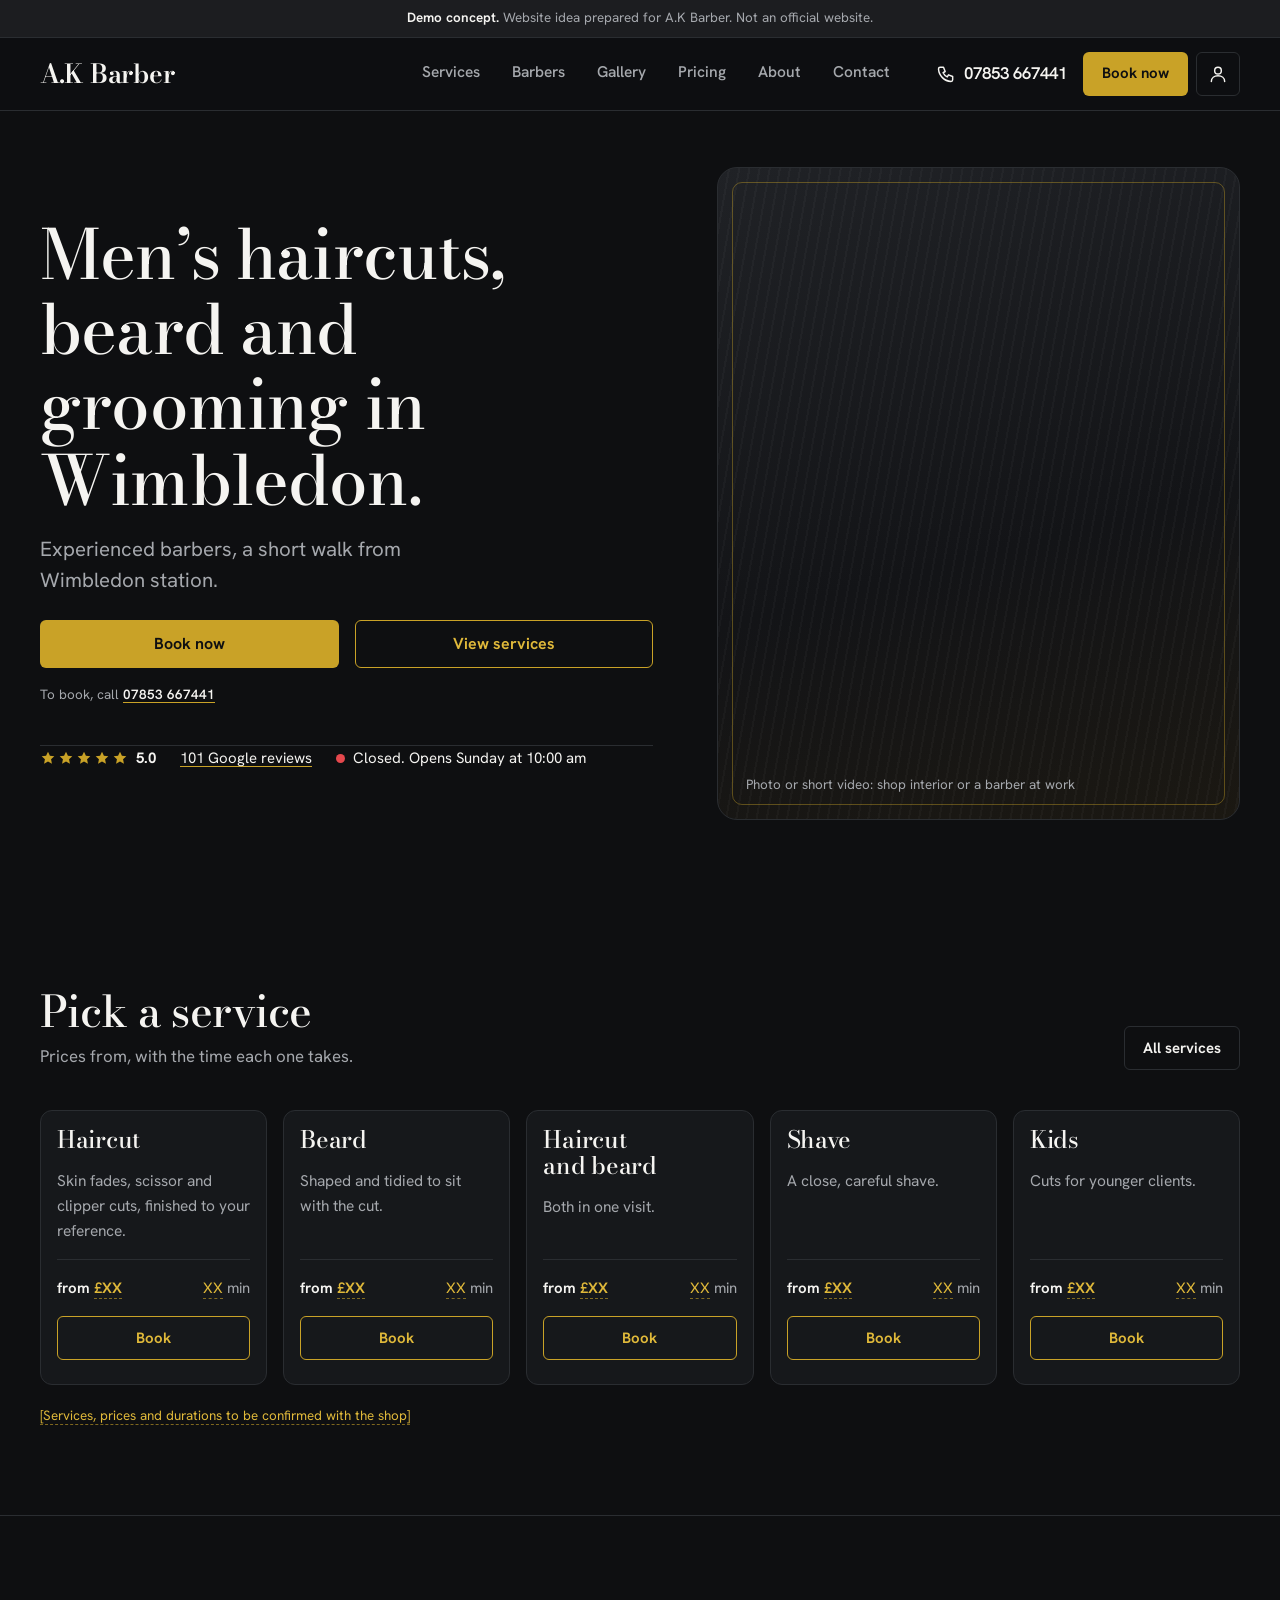
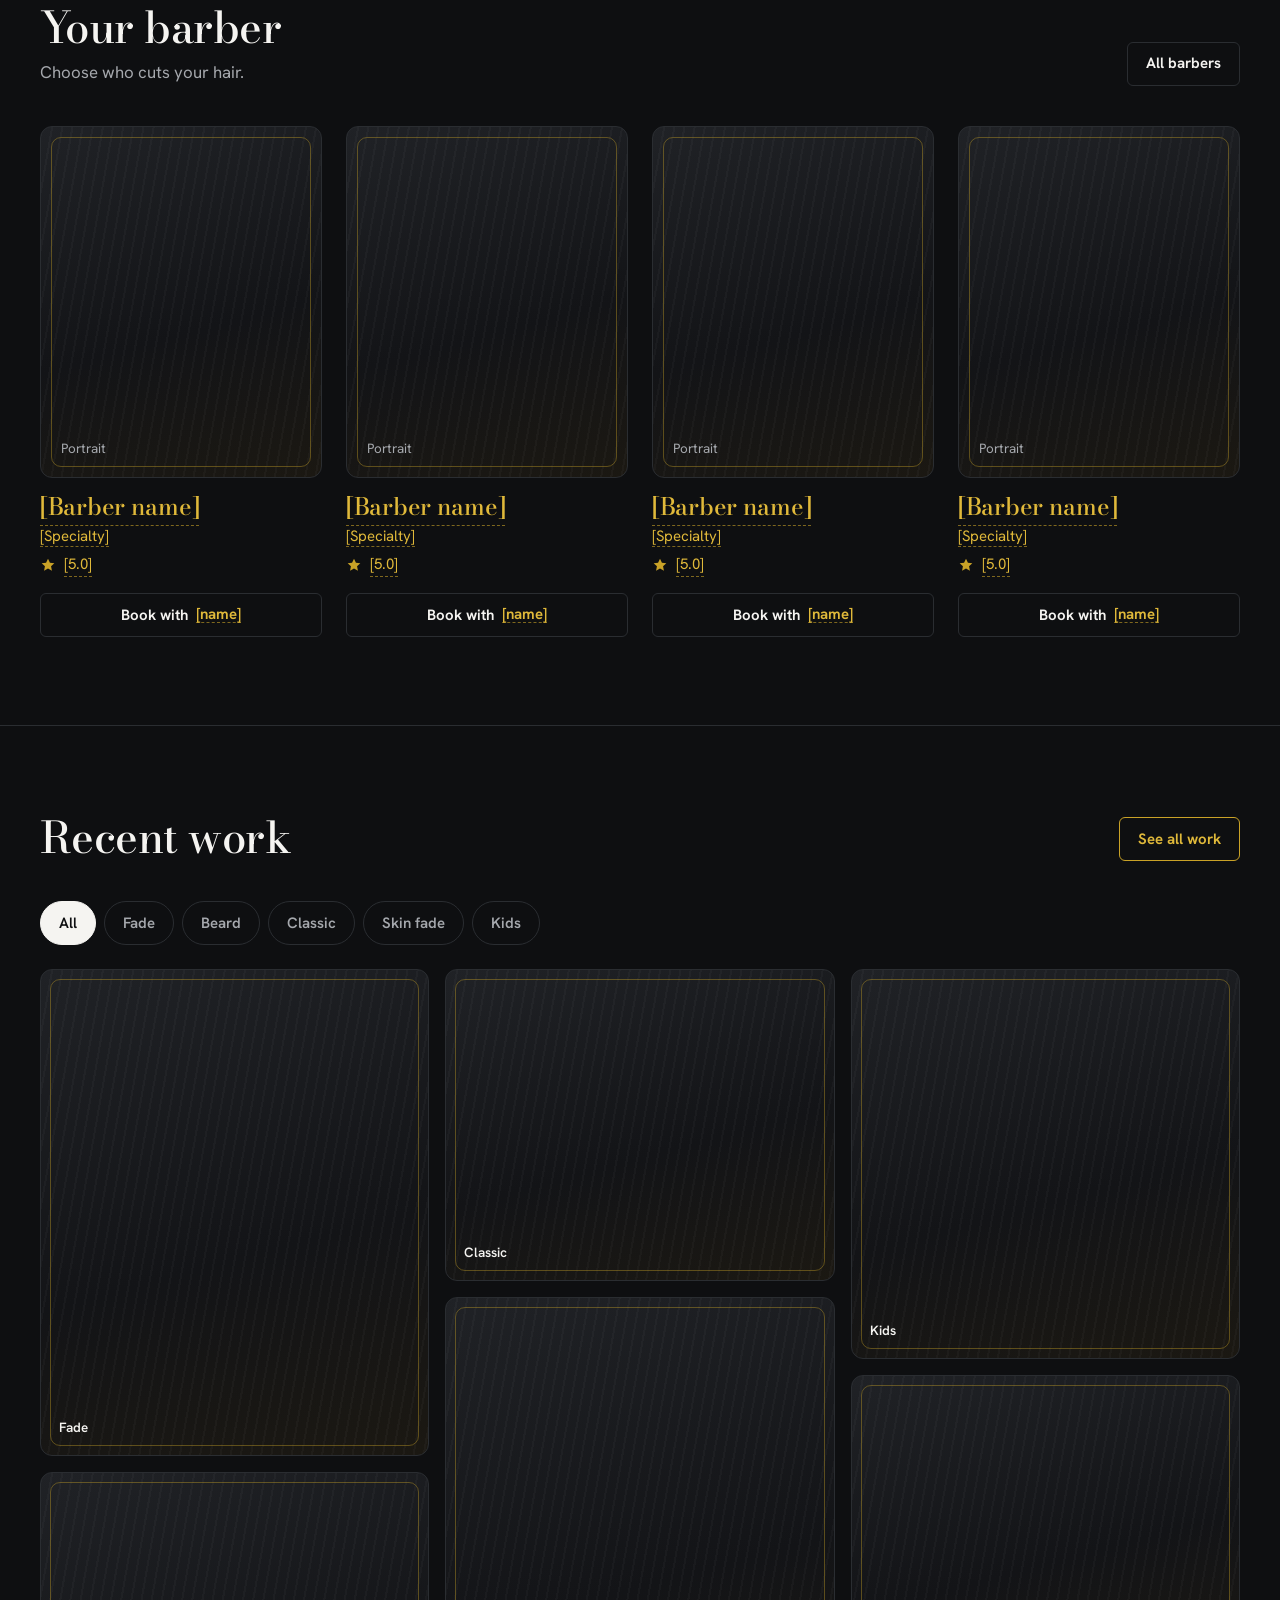
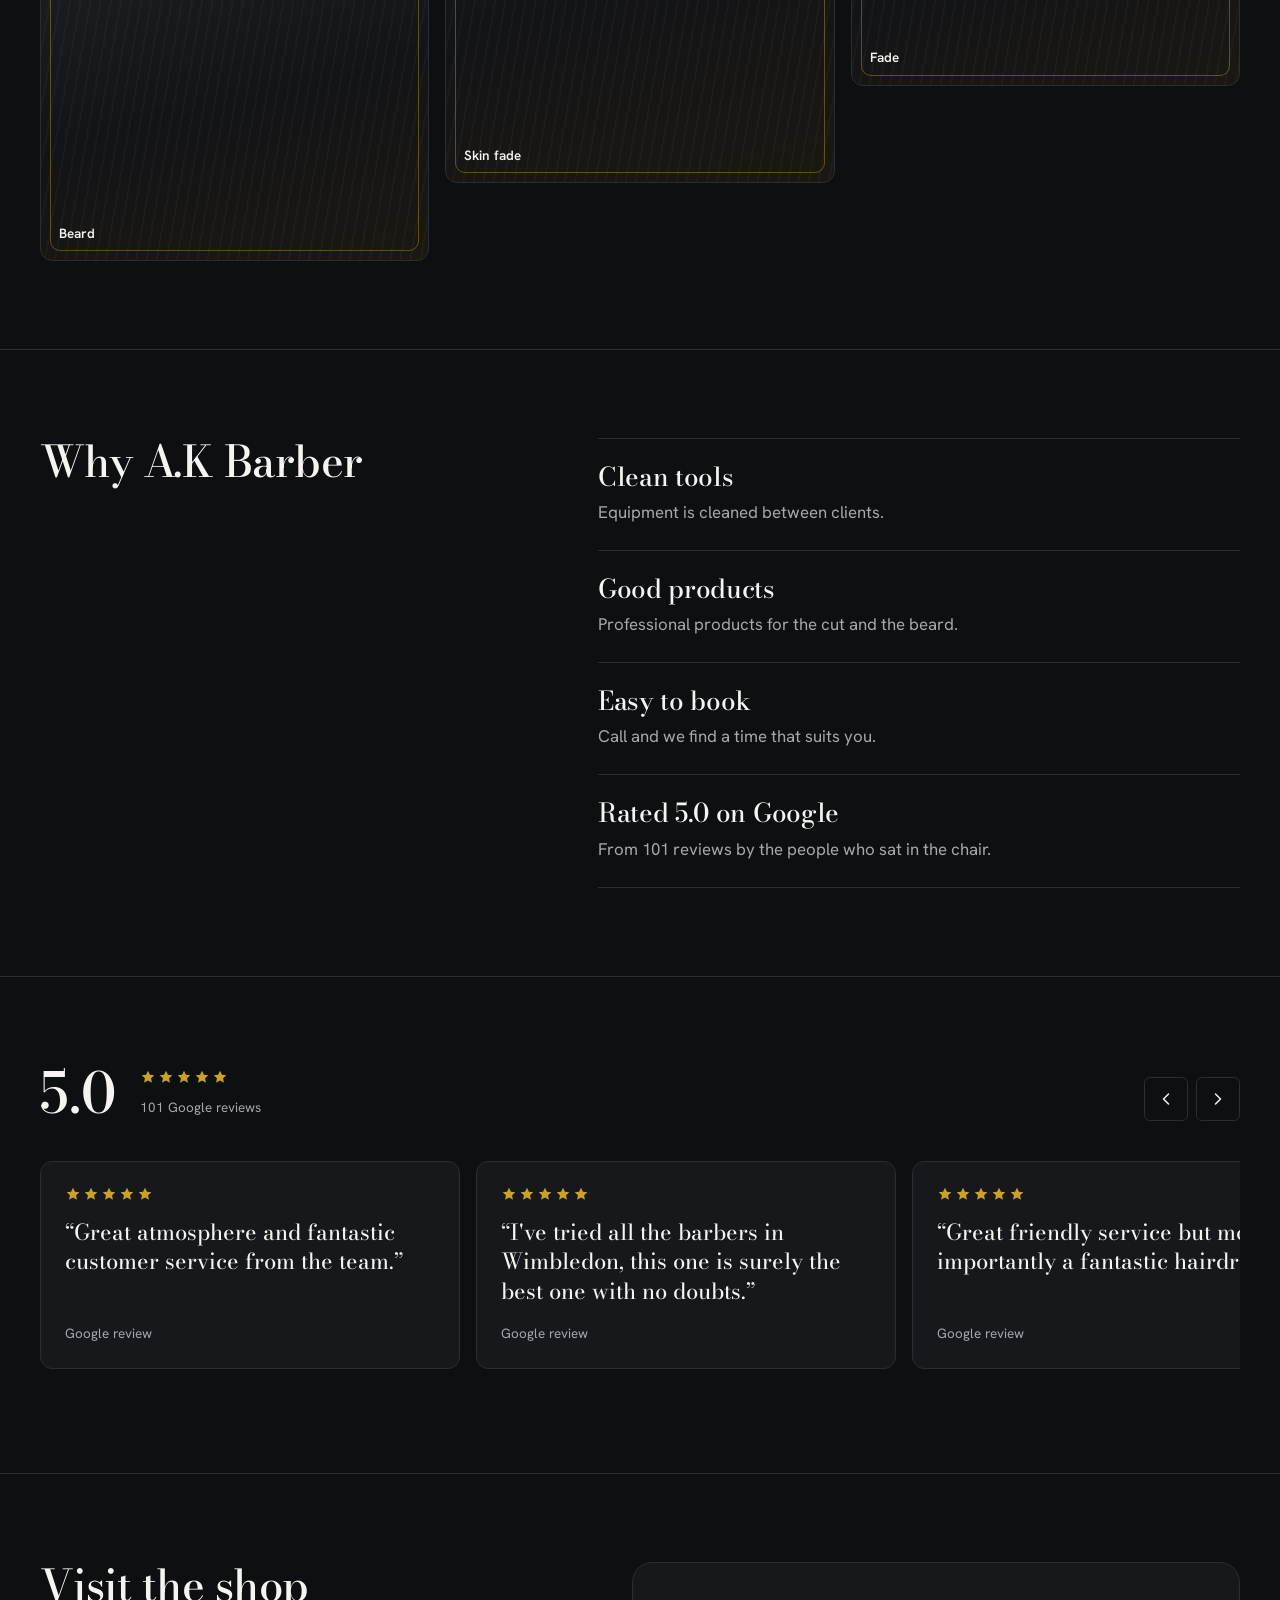
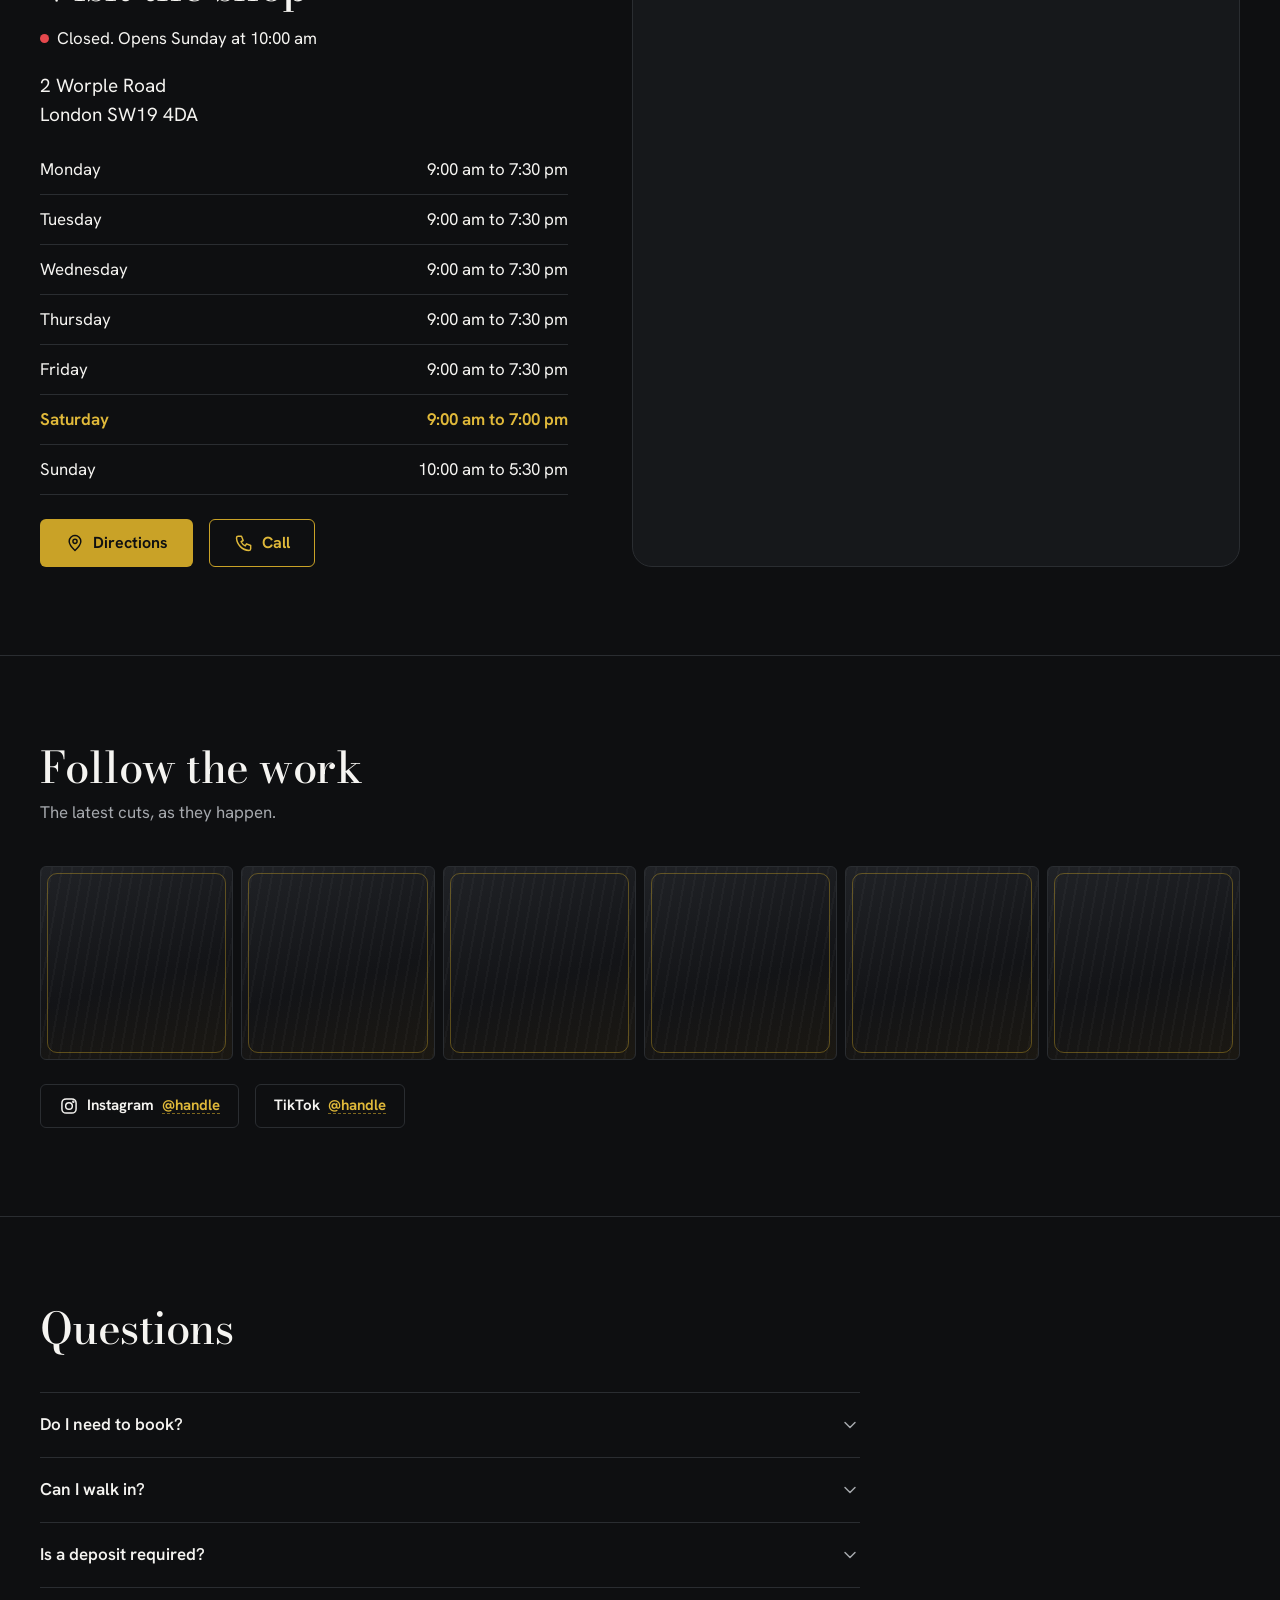
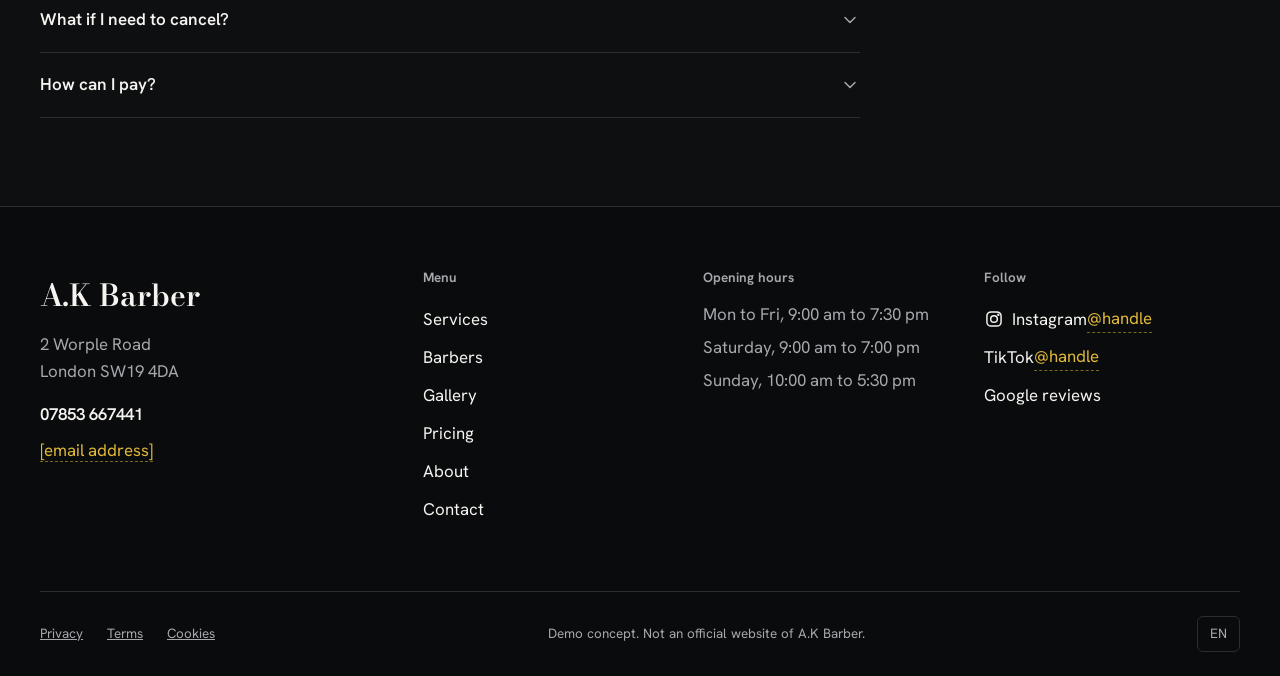
==== index.html @ 5e10a796 "Initial commit: A.K Barber static demo site Co-authored-by: Cursor <cursoragent@cursor.com>" ====
<!doctype html>
<html lang="en-GB">
<head>
<meta charset="utf-8">
<meta name="viewport" content="width=device-width, initial-scale=1">
<meta name="robots" content="noindex, nofollow">
<meta name="theme-color" content="#0E0F11">
<title>A.K Barber | Men's haircuts, beard and grooming in Wimbledon</title>
<meta name="description" content="A.K Barber, 2 Worple Road, Wimbledon. Skin fades, haircuts and beard trims. Rated 5.0 on Google.">
<link rel="preload" href="assets/fonts/hanken-grotesk-latin-wght-normal.woff2" as="font" type="font/woff2" crossorigin>
<link rel="preload" href="assets/fonts/bodoni-moda-latin-wght-normal.woff2" as="font" type="font/woff2" crossorigin>
<link rel="stylesheet" href="assets/css/tokens.css">
<link rel="stylesheet" href="assets/css/base.css">
<script type="application/ld+json">
{"@context":"https://schema.org","@type":"BarberShop","name":"A.K Barber",
"address":{"@type":"PostalAddress","streetAddress":"2 Worple Rd","addressLocality":"London","postalCode":"SW19 4DA","addressCountry":"GB"},
"telephone":"+447853667441",
"openingHoursSpecification":[
{"@type":"OpeningHoursSpecification","dayOfWeek":["Monday","Tuesday","Wednesday","Thursday","Friday"],"opens":"09:00","closes":"19:30"},
{"@type":"OpeningHoursSpecification","dayOfWeek":"Saturday","opens":"09:00","closes":"19:00"},
{"@type":"OpeningHoursSpecification","dayOfWeek":"Sunday","opens":"10:00","closes":"17:30"}],
"aggregateRating":{"@type":"AggregateRating","ratingValue":"5.0","reviewCount":"101"}}
</script>
</head>
<body>
<svg width="0" height="0" style="position:absolute" aria-hidden="true" focusable="false">
<symbol id="i-phone" viewBox="0 0 24 24"><path d="M5 4h4l2 5-2.5 1.5a11 11 0 0 0 5 5L15 13l5 2v4a2 2 0 0 1-2 2A16 16 0 0 1 3 6a2 2 0 0 1 2-2z"/></symbol>
<symbol id="i-pin" viewBox="0 0 24 24"><path d="M12 21s7-6.2 7-11a7 7 0 1 0-14 0c0 4.8 7 11 7 11z"/><circle cx="12" cy="10" r="2.5"/></symbol>
<symbol id="i-calendar" viewBox="0 0 24 24"><rect x="3.5" y="5" width="17" height="15.5" rx="2"/><path d="M3.5 10h17M8 3v4M16 3v4"/></symbol>
<symbol id="i-star" viewBox="0 0 24 24"><polygon points="12 2.5 14.9 8.6 21.5 9.4 16.6 14 17.9 20.6 12 17.4 6.1 20.6 7.4 14 2.5 9.4 9.1 8.6"/></symbol>
<symbol id="i-user" viewBox="0 0 24 24"><circle cx="12" cy="8" r="4"/><path d="M4 21c0-4.4 3.6-7 8-7s8 2.6 8 7"/></symbol>
<symbol id="i-menu" viewBox="0 0 24 24"><path d="M4 7h16M4 12h16M4 17h16"/></symbol>
<symbol id="i-close" viewBox="0 0 24 24"><path d="M6 6l12 12M18 6L6 18"/></symbol>
<symbol id="i-chevron" viewBox="0 0 24 24"><path d="M6 9l6 6 6-6"/></symbol>
<symbol id="i-prev" viewBox="0 0 24 24"><path d="M15 6l-6 6 6 6"/></symbol>
<symbol id="i-next" viewBox="0 0 24 24"><path d="M9 6l6 6-6 6"/></symbol>
<symbol id="i-insta" viewBox="0 0 24 24"><rect x="3.5" y="3.5" width="17" height="17" rx="5"/><circle cx="12" cy="12" r="4"/><circle cx="17.2" cy="6.8" r=".6"/></symbol>
</svg>
<a class="skip" href="#main">Skip to content</a>
<div class="demo-bar"><strong>Demo concept.</strong> Website idea prepared for A.K Barber. Not an official website.</div>
<header class="site-header">
  <div class="container header-row">
    <a class="brand" href="index.html" aria-label="A.K Barber, home">A.K Barber</a>
    <nav class="nav-desktop" aria-label="Main"><ul><li><a href="services/index.html">Services</a></li><li><a href="barbers/index.html">Barbers</a></li><li><a href="gallery/index.html">Gallery</a></li><li><a href="pricing/index.html">Pricing</a></li><li><a href="about/index.html">About</a></li><li><a href="contact/index.html">Contact</a></li></ul></nav>
    <div class="header-actions">
      <a class="header-phone" href="tel:+447853667441"><svg class="i " aria-hidden="true"><use href="#i-phone"/></svg><span>07853 667441</span></a>
      <a class="btn btn-primary btn-sm" href="tel:+447853667441">Book now</a>
      <a class="icon-btn account-btn" href="#" aria-label="Account (part of the full site)" title="Account: part of the full site"><svg class="i " aria-hidden="true"><use href="#i-user"/></svg></a>
      <button class="icon-btn burger" type="button" aria-label="Open menu" aria-expanded="false" aria-controls="drawer" data-open-drawer><svg class="i " aria-hidden="true"><use href="#i-menu"/></svg></button>
    </div>
  </div>
</header>
<div class="drawer" id="drawer" role="dialog" aria-modal="true" aria-label="Menu" hidden>
  <div class="drawer-top">
    <span class="brand">A.K Barber</span>
    <button class="icon-btn" type="button" aria-label="Close menu" data-close-drawer><svg class="i " aria-hidden="true"><use href="#i-close"/></svg></button>
  </div>
  <nav aria-label="Mobile"><ul><li><a href="services/index.html">Services</a></li><li><a href="barbers/index.html">Barbers</a></li><li><a href="gallery/index.html">Gallery</a></li><li><a href="pricing/index.html">Pricing</a></li><li><a href="about/index.html">About</a></li><li><a href="contact/index.html">Contact</a></li></ul></nav>
  <div class="drawer-foot">
    <a class="btn btn-primary btn-block" href="tel:+447853667441">Book now</a>
    <a class="btn btn-ghost btn-block" href="tel:+447853667441"><svg class="i " aria-hidden="true"><use href="#i-phone"/></svg> Call 07853 667441</a>
    <address>2 Worple Road<br>London SW19 4DA</address>
  </div>
</div>
<main id="main">

<section class="hero">
  <div class="container hero-grid">
    <div>
      <h1>Men&rsquo;s haircuts, beard and grooming in Wimbledon.</h1>
      <p class="hero-sub">Experienced barbers, a short walk from Wimbledon station.</p>
      <div class="cta-row">
        <a class="btn btn-primary" href="tel:+447853667441">Book now</a>
        <a class="btn btn-secondary" href="services/index.html">View services</a>
      </div>
      <p class="call-hint">To book, call <a href="tel:+447853667441">07853 667441</a></p>
      <ul class="trust" role="list">
        <li><span class="stars" role="img" aria-label="5 out of 5 stars"><svg class="i i-fill" aria-hidden="true"><use href="#i-star"/></svg><svg class="i i-fill" aria-hidden="true"><use href="#i-star"/></svg><svg class="i i-fill" aria-hidden="true"><use href="#i-star"/></svg><svg class="i i-fill" aria-hidden="true"><use href="#i-star"/></svg><svg class="i i-fill" aria-hidden="true"><use href="#i-star"/></svg></span> <strong>5.0</strong></li>
        <li><a href="https://www.google.com/maps/place/?q=place_id:ChIJ3-sqYMcJdkgROQuga86Ww6s" target="_blank" rel="noopener" style="text-decoration-color:var(--color-accent);text-underline-offset:3px">101 Google reviews</a></li>
        <li><span class="status" data-open-status data-state="closed">Check opening hours</span></li>
      </ul>
    </div>
    <div class="photo-slot hero-media" role="img" aria-label="Placeholder for a photo or short video of the shop interior"><span>Photo or short video: shop interior or a barber at work</span></div>
  </div>
</section>

<section class="section" id="services">
  <div class="container">
    <div class="section-head">
      <div><h2>Pick a service</h2><p>Prices from, with the time each one takes.</p></div>
      <a class="btn btn-ghost btn-sm" href="services/index.html">All services</a>
    </div>
    <div class="service-grid">
<article class="card service-card">
  <h3>Haircut</h3>
  <p>Skin fades, scissor and clipper cuts, finished to your reference.</p>
  <div class="service-meta"><strong>from <span class="todo">£XX</span></strong><span class="muted"><span class="todo">XX</span> min</span></div>
  <a class="btn btn-secondary btn-sm" href="tel:+447853667441" aria-label="Book Haircut by phone">Book</a>
</article>
<article class="card service-card">
  <h3>Beard</h3>
  <p>Shaped and tidied to sit with the cut.</p>
  <div class="service-meta"><strong>from <span class="todo">£XX</span></strong><span class="muted"><span class="todo">XX</span> min</span></div>
  <a class="btn btn-secondary btn-sm" href="tel:+447853667441" aria-label="Book Beard by phone">Book</a>
</article>
<article class="card service-card">
  <h3>Haircut and beard</h3>
  <p>Both in one visit.</p>
  <div class="service-meta"><strong>from <span class="todo">£XX</span></strong><span class="muted"><span class="todo">XX</span> min</span></div>
  <a class="btn btn-secondary btn-sm" href="tel:+447853667441" aria-label="Book Haircut and beard by phone">Book</a>
</article>
<article class="card service-card">
  <h3>Shave</h3>
  <p>A close, careful shave.</p>
  <div class="service-meta"><strong>from <span class="todo">£XX</span></strong><span class="muted"><span class="todo">XX</span> min</span></div>
  <a class="btn btn-secondary btn-sm" href="tel:+447853667441" aria-label="Book Shave by phone">Book</a>
</article>
<article class="card service-card">
  <h3>Kids</h3>
  <p>Cuts for younger clients.</p>
  <div class="service-meta"><strong>from <span class="todo">£XX</span></strong><span class="muted"><span class="todo">XX</span> min</span></div>
  <a class="btn btn-secondary btn-sm" href="tel:+447853667441" aria-label="Book Kids by phone">Book</a>
</article>
    </div>
    <p class="caption" style="margin-top:20px"><span class="todo">[Services, prices and durations to be confirmed with the shop]</span></p>
  </div>
</section>

<section class="section" id="barbers">
  <div class="container">
    <div class="section-head">
      <div><h2>Your barber</h2><p>Choose who cuts your hair.</p></div>
      <a class="btn btn-ghost btn-sm" href="barbers/index.html">All barbers</a>
    </div>
    <div class="barber-grid">
<article class="barber-card">
  <div class="photo-slot" role="img" aria-label="Portrait placeholder"><span>Portrait</span></div>
  <div class="barber-info">
    <h3><span class="todo">[Barber name]</span></h3>
    <p class="muted" style="font-size:.9375rem"><span class="todo">[Specialty]</span></p>
    <span class="rating-line"><span class="stars" role="img" aria-label="5 out of 5 stars"><svg class="i i-fill" aria-hidden="true"><use href="#i-star"/></svg></span> <span class="todo">[5.0]</span></span>
  </div>
  <a class="btn btn-ghost btn-sm" href="tel:+447853667441">Book with <span class="todo">[name]</span></a>
</article>
<article class="barber-card">
  <div class="photo-slot" role="img" aria-label="Portrait placeholder"><span>Portrait</span></div>
  <div class="barber-info">
    <h3><span class="todo">[Barber name]</span></h3>
    <p class="muted" style="font-size:.9375rem"><span class="todo">[Specialty]</span></p>
    <span class="rating-line"><span class="stars" role="img" aria-label="5 out of 5 stars"><svg class="i i-fill" aria-hidden="true"><use href="#i-star"/></svg></span> <span class="todo">[5.0]</span></span>
  </div>
  <a class="btn btn-ghost btn-sm" href="tel:+447853667441">Book with <span class="todo">[name]</span></a>
</article>
<article class="barber-card">
  <div class="photo-slot" role="img" aria-label="Portrait placeholder"><span>Portrait</span></div>
  <div class="barber-info">
    <h3><span class="todo">[Barber name]</span></h3>
    <p class="muted" style="font-size:.9375rem"><span class="todo">[Specialty]</span></p>
    <span class="rating-line"><span class="stars" role="img" aria-label="5 out of 5 stars"><svg class="i i-fill" aria-hidden="true"><use href="#i-star"/></svg></span> <span class="todo">[5.0]</span></span>
  </div>
  <a class="btn btn-ghost btn-sm" href="tel:+447853667441">Book with <span class="todo">[name]</span></a>
</article>
<article class="barber-card">
  <div class="photo-slot" role="img" aria-label="Portrait placeholder"><span>Portrait</span></div>
  <div class="barber-info">
    <h3><span class="todo">[Barber name]</span></h3>
    <p class="muted" style="font-size:.9375rem"><span class="todo">[Specialty]</span></p>
    <span class="rating-line"><span class="stars" role="img" aria-label="5 out of 5 stars"><svg class="i i-fill" aria-hidden="true"><use href="#i-star"/></svg></span> <span class="todo">[5.0]</span></span>
  </div>
  <a class="btn btn-ghost btn-sm" href="tel:+447853667441">Book with <span class="todo">[name]</span></a>
</article>
    </div>
  </div>
</section>

<section class="section" id="gallery">
  <div class="container">
    <div class="section-head">
      <div><h2>Recent work</h2></div>
      <a class="btn btn-secondary btn-sm" href="gallery/index.html">See all work</a>
    </div>
    <div class="chips" role="group" aria-label="Filter works"><button class="chip" type="button" data-filter="all" aria-pressed="true">All</button><button class="chip" type="button" data-filter="fade" aria-pressed="false">Fade</button><button class="chip" type="button" data-filter="beard" aria-pressed="false">Beard</button><button class="chip" type="button" data-filter="classic" aria-pressed="false">Classic</button><button class="chip" type="button" data-filter="skin-fade" aria-pressed="false">Skin fade</button><button class="chip" type="button" data-filter="kids" aria-pressed="false">Kids</button></div>
    <div class="gallery-grid">
<figure class="tile t-tall" data-tags="fade"><div class="photo-slot" role="img" aria-label="Photo placeholder: Fade"><span>Fade</span></div></figure>
<figure class="tile t-sq" data-tags="beard"><div class="photo-slot" role="img" aria-label="Photo placeholder: Beard"><span>Beard</span></div></figure>
<figure class="tile t-wide" data-tags="classic"><div class="photo-slot" role="img" aria-label="Photo placeholder: Classic"><span>Classic</span></div></figure>
<figure class="tile t-tall" data-tags="skin-fade fade"><div class="photo-slot" role="img" aria-label="Photo placeholder: Skin fade"><span>Skin fade</span></div></figure>
<figure class="tile t-sq" data-tags="kids"><div class="photo-slot" role="img" aria-label="Photo placeholder: Kids"><span>Kids</span></div></figure>
<figure class="tile t-wide" data-tags="fade"><div class="photo-slot" role="img" aria-label="Photo placeholder: Fade"><span>Fade</span></div></figure>
    </div>
  </div>
</section>

<section class="section" id="why">
  <div class="container why-grid">
    <h2>Why A.K Barber</h2>
    <ul class="why-list" role="list">
      <li><h3>Clean tools</h3><p>Equipment is cleaned between clients.</p></li>
      <li><h3>Good products</h3><p>Professional products for the cut and the beard.</p></li>
      <li><h3>Easy to book</h3><p>Call and we find a time that suits you.</p></li>
      <li><h3>Rated 5.0 on Google</h3><p>From 101 reviews by the people who sat in the chair.</p></li>
    </ul>
  </div>
</section>

<section class="section" id="reviews">
  <div class="container">
    <div class="section-head">
      <div class="review-head">
        <span class="review-score">5.0</span>
        <div><span class="stars" role="img" aria-label="5 out of 5 stars"><svg class="i i-fill" aria-hidden="true"><use href="#i-star"/></svg><svg class="i i-fill" aria-hidden="true"><use href="#i-star"/></svg><svg class="i i-fill" aria-hidden="true"><use href="#i-star"/></svg><svg class="i i-fill" aria-hidden="true"><use href="#i-star"/></svg><svg class="i i-fill" aria-hidden="true"><use href="#i-star"/></svg></span><p class="caption" style="margin-top:4px">101 Google reviews</p></div>
      </div>
      <div class="carousel-controls">
        <button class="icon-btn" type="button" aria-label="Previous reviews" data-carousel-dir="-1"><svg class="i " aria-hidden="true"><use href="#i-prev"/></svg></button>
        <button class="icon-btn" type="button" aria-label="Next reviews" data-carousel-dir="1"><svg class="i " aria-hidden="true"><use href="#i-next"/></svg></button>
      </div>
    </div>
    <div class="carousel" data-carousel tabindex="0" aria-label="Customer reviews">
      <article class="card review"><span class="stars" role="img" aria-label="5 out of 5 stars"><svg class="i i-fill" aria-hidden="true"><use href="#i-star"/></svg><svg class="i i-fill" aria-hidden="true"><use href="#i-star"/></svg><svg class="i i-fill" aria-hidden="true"><use href="#i-star"/></svg><svg class="i i-fill" aria-hidden="true"><use href="#i-star"/></svg><svg class="i i-fill" aria-hidden="true"><use href="#i-star"/></svg></span><blockquote>&ldquo;Great atmosphere and fantastic customer service from the team.&rdquo;</blockquote><footer><span class="caption">Google review</span></footer></article>
      <article class="card review"><span class="stars" role="img" aria-label="5 out of 5 stars"><svg class="i i-fill" aria-hidden="true"><use href="#i-star"/></svg><svg class="i i-fill" aria-hidden="true"><use href="#i-star"/></svg><svg class="i i-fill" aria-hidden="true"><use href="#i-star"/></svg><svg class="i i-fill" aria-hidden="true"><use href="#i-star"/></svg><svg class="i i-fill" aria-hidden="true"><use href="#i-star"/></svg></span><blockquote>&ldquo;I've tried all the barbers in Wimbledon, this one is surely the best one with no doubts.&rdquo;</blockquote><footer><span class="caption">Google review</span></footer></article>
      <article class="card review"><span class="stars" role="img" aria-label="5 out of 5 stars"><svg class="i i-fill" aria-hidden="true"><use href="#i-star"/></svg><svg class="i i-fill" aria-hidden="true"><use href="#i-star"/></svg><svg class="i i-fill" aria-hidden="true"><use href="#i-star"/></svg><svg class="i i-fill" aria-hidden="true"><use href="#i-star"/></svg><svg class="i i-fill" aria-hidden="true"><use href="#i-star"/></svg></span><blockquote>&ldquo;Great friendly service but most importantly a fantastic hairdresser.&rdquo;</blockquote><footer><span class="caption">Google review</span></footer></article>
    </div>
  </div>
</section>

<section class="section" id="visit">
  <div class="container">
<div class="loc-grid">
  <div class="loc-card">
    <h2>Visit the shop</h2>
    <p class="trust" style="border:0;padding:0;margin:16px 0 20px"><span class="status" data-open-status data-state="closed">Check opening hours</span></p>
    <address>2 Worple Road<br>London SW19 4DA</address>
    <table class="hours" data-hours aria-label="Opening hours"><tbody>
<tr data-day="1"><th scope="row">Monday</th><td>9:00 am to 7:30 pm</td></tr>
<tr data-day="2"><th scope="row">Tuesday</th><td>9:00 am to 7:30 pm</td></tr>
<tr data-day="3"><th scope="row">Wednesday</th><td>9:00 am to 7:30 pm</td></tr>
<tr data-day="4"><th scope="row">Thursday</th><td>9:00 am to 7:30 pm</td></tr>
<tr data-day="5"><th scope="row">Friday</th><td>9:00 am to 7:30 pm</td></tr>
<tr data-day="6"><th scope="row">Saturday</th><td>9:00 am to 7:00 pm</td></tr>
<tr data-day="0"><th scope="row">Sunday</th><td>10:00 am to 5:30 pm</td></tr>
</tbody></table>
    <div class="loc-actions">
      <a class="btn btn-primary" href="https://www.google.com/maps/dir/?api=1&destination=2+Worple+Rd+London+SW19+4DA" target="_blank" rel="noopener"><svg class="i " aria-hidden="true"><use href="#i-pin"/></svg> Directions</a>
      <a class="btn btn-secondary" href="tel:+447853667441"><svg class="i " aria-hidden="true"><use href="#i-phone"/></svg> Call</a>
    </div>
  </div>
  <div class="map-frame"><iframe title="Map showing A.K Barber at 2 Worple Road, Wimbledon" loading="lazy" referrerpolicy="no-referrer-when-downgrade" src="https://www.google.com/maps?q=2+Worple+Rd+London+SW19+4DA&output=embed"></iframe></div>
</div>
  </div>
</section>

<section class="section" id="social">
  <div class="container">
    <div class="section-head"><div><h2>Follow the work</h2><p>The latest cuts, as they happen.</p></div></div>
    <div class="strip" aria-hidden="true"><div class="photo-slot"></div><div class="photo-slot"></div><div class="photo-slot"></div><div class="photo-slot"></div><div class="photo-slot"></div><div class="photo-slot"></div></div>
    <div class="social-links">
      <a class="btn btn-ghost btn-sm" href="#"><svg class="i " aria-hidden="true"><use href="#i-insta"/></svg> Instagram <span class="todo">@handle</span></a>
      <a class="btn btn-ghost btn-sm" href="#">TikTok <span class="todo">@handle</span></a>
    </div>
  </div>
</section>

<section class="section" id="faq">
  <div class="container">
    <div class="section-head"><h2>Questions</h2></div>
    <div class="faq">
      <details><summary>Do I need to book?<svg class="i " aria-hidden="true"><use href="#i-chevron"/></svg></summary><div class="answer">Call <a href="tel:+447853667441">07853 667441</a> and we will find you a time.</div></details>
      <details><summary>Can I walk in?<svg class="i " aria-hidden="true"><use href="#i-chevron"/></svg></summary><div class="answer">Call the shop to check a chair is free before you come.</div></details>
      <details><summary>Is a deposit required?<svg class="i " aria-hidden="true"><use href="#i-chevron"/></svg></summary><div class="answer"><span class="todo">[Add deposit policy]</span></div></details>
      <details><summary>What if I need to cancel?<svg class="i " aria-hidden="true"><use href="#i-chevron"/></svg></summary><div class="answer"><span class="todo">[Add cancellation policy]</span></div></details>
      <details><summary>How can I pay?<svg class="i " aria-hidden="true"><use href="#i-chevron"/></svg></summary><div class="answer"><span class="todo">[Add accepted payment methods]</span></div></details>
    </div>
  </div>
</section>

</main>
<footer class="site-footer">
  <div class="container">
    <div class="footer-grid">
      <div>
        <div class="footer-brand">A.K Barber</div>
        <address style="margin-top:12px">2 Worple Road<br>London SW19 4DA</address>
        <p style="margin-top:12px"><a href="tel:+447853667441" style="font-weight:600">07853 667441</a></p>
        <p class="muted" style="margin-top:4px"><span class="todo">[email address]</span></p>
      </div>
      <div><h2>Menu</h2><ul><li><a href="services/index.html">Services</a></li><li><a href="barbers/index.html">Barbers</a></li><li><a href="gallery/index.html">Gallery</a></li><li><a href="pricing/index.html">Pricing</a></li><li><a href="about/index.html">About</a></li><li><a href="contact/index.html">Contact</a></li></ul></div>
      <div><h2>Opening hours</h2>
        <ul class="muted" style="gap:6px;font-variant-numeric:tabular-nums">
          <li>Mon to Fri, 9:00 am to 7:30 pm</li>
          <li>Saturday, 9:00 am to 7:00 pm</li>
          <li>Sunday, 10:00 am to 5:30 pm</li>
        </ul>
      </div>
      <div><h2>Follow</h2><ul>
        <li><a href="#"><svg class="i " aria-hidden="true"><use href="#i-insta"/></svg>&nbsp; Instagram <span class="todo">@handle</span></a></li>
        <li><a href="#">TikTok <span class="todo">@handle</span></a></li>
        <li><a href="https://www.google.com/maps/place/?q=place_id:ChIJ3-sqYMcJdkgROQuga86Ww6s" target="_blank" rel="noopener">Google reviews</a></li>
      </ul></div>
    </div>
    <div class="footer-bottom">
      <ul><li><a href="#">Privacy</a></li><li><a href="#">Terms</a></li><li><a href="#">Cookies</a></li></ul>
      <span>Demo concept. Not an official website of A.K Barber.</span>
      <span class="lang" title="Language switch is part of the full site">EN</span>
    </div>
  </div>
</footer>
<nav class="mobile-bar" aria-label="Quick actions">
  <a class="is-primary" href="tel:+447853667441"><svg class="i " aria-hidden="true"><use href="#i-calendar"/></svg><span>Book</span></a>
  <a href="tel:+447853667441"><svg class="i " aria-hidden="true"><use href="#i-phone"/></svg><span>Call</span></a>
  <a href="https://www.google.com/maps/dir/?api=1&destination=2+Worple+Rd+London+SW19+4DA" target="_blank" rel="noopener"><svg class="i " aria-hidden="true"><use href="#i-pin"/></svg><span>Location</span></a>
</nav>
<div class="toast" role="status" aria-live="polite"></div>
<script src="assets/js/site.js" defer></script>
</body>
</html>
---- assets/css/tokens.css ----
/* Design tokens from the technical specification (section 20) */

@font-face {
  font-family: "Hanken Grotesk";
  font-weight: 100 900;
  font-style: normal;
  font-display: swap;
  src: url("../fonts/hanken-grotesk-latin-wght-normal.woff2") format("woff2");
}
@font-face {
  font-family: "Bodoni Moda";
  font-weight: 400 900;
  font-style: normal;
  font-display: swap;
  src: url("../fonts/bodoni-moda-latin-wght-normal.woff2") format("woff2");
}

:root {
  --color-bg: #0E0F11;
  --color-surface: #16181B;
  --color-border: #2A2D31;
  --color-text: #F5F4F1;
  --color-muted: #A5A8AD;
  --color-accent: #C9A227;
  --color-accent-hover: #E0B93A;
  --color-success: #3BA55D;
  --color-error: #E5484D;
  --color-on-accent: #0E0F11;

  --radius-sm: 6px;
  --radius-md: 12px;
  --radius-lg: 20px;

  --space-1: 4px;
  --space-2: 8px;
  --space-3: 16px;
  --space-4: 24px;
  --space-5: 40px;
  --space-6: 64px;

  --font-ui: "Hanken Grotesk", system-ui, -apple-system, "Segoe UI", sans-serif;
  --font-display: "Bodoni Moda", "Didot", "Times New Roman", serif;

  /* Type scale: desktop / mobile ranges from the specification */
  --fs-h1: clamp(2.375rem, 1.4rem + 3.6vw, 4.5rem);     /* 38px to 72px */
  --fs-h2: clamp(1.75rem, 1.2rem + 1.9vw, 3rem);        /* 28px to 48px */
  --fs-h3: clamp(1.375rem, 1.1rem + 0.9vw, 2rem);       /* 22px to 32px */
  --fs-body: clamp(1rem, 0.96rem + 0.12vw, 1.125rem);   /* 16px to 18px */
  --fs-caption: clamp(0.8125rem, 0.8rem + 0.05vw, 0.875rem); /* 13px to 14px */

  --gutter: 20px;
  --container: 1200px;
  --header-h: 72px;
}

@media (min-width: 768px) {
  :root { --gutter: 32px; }
}
@media (min-width: 1440px) {
  :root { --container: 1280px; }
}
---- assets/css/base.css ----
/* Base, layout and components. Tokens live in tokens.css */

*, *::before, *::after { box-sizing: border-box; }
* { margin: 0; }
html { scroll-behavior: smooth; -webkit-text-size-adjust: 100%; }
body {
  background: var(--color-bg);
  color: var(--color-text);
  font-family: var(--font-ui);
  font-size: var(--fs-body);
  line-height: 1.6;
  -webkit-font-smoothing: antialiased;
  text-rendering: optimizeLegibility;
}
img, svg { display: block; max-width: 100%; }
a { color: inherit; }
button, input, select, textarea { font: inherit; color: inherit; }
ul[role="list"], ol[role="list"] { list-style: none; padding: 0; }

h1, h2, h3 {
  font-family: var(--font-display);
  font-weight: 500;
  line-height: 1.08;
  letter-spacing: -0.012em;
  text-wrap: balance;
}
h1 { font-size: var(--fs-h1); font-weight: 500; line-height: 1.1; }
h2 { font-size: var(--fs-h2); }
h3 { font-size: var(--fs-h3); }
p { max-width: 62ch; }
.caption { font-size: var(--fs-caption); color: var(--color-muted); }
.muted { color: var(--color-muted); }

:focus-visible { outline: 2px solid var(--color-accent-hover); outline-offset: 3px; border-radius: 3px; }

.skip {
  position: absolute; left: var(--space-3); top: -80px; z-index: 200;
  background: var(--color-accent); color: var(--color-on-accent);
  padding: 12px 18px; border-radius: var(--radius-sm); font-weight: 600; text-decoration: none;
}
.skip:focus { top: var(--space-3); }

.container { width: min(100% - 2 * var(--gutter), var(--container)); margin-inline: auto; }
.section { padding-block: 56px; }
.section + .section { border-top: 1px solid var(--color-border); }
.section-head { display: flex; flex-wrap: wrap; align-items: end; justify-content: space-between; gap: var(--space-3) var(--space-4); margin-bottom: var(--space-5); }
.section-head p { margin-top: var(--space-2); color: var(--color-muted); }

/* Placeholder text the owner must fill in */
.todo { color: var(--color-accent-hover); border-bottom: 1px dashed rgba(201, 162, 39, .6); }
.split > *, .prose-grid > *, .loc-grid > *, .hero-grid > * { min-width: 0; }

/* Icons */
.i { width: 20px; height: 20px; flex: none; fill: none; stroke: currentColor; stroke-width: 1.75; stroke-linecap: round; stroke-linejoin: round; }
.i-fill { fill: currentColor; stroke: none; }

/* Buttons */
.btn {
  display: inline-flex; align-items: center; justify-content: center; gap: var(--space-2);
  min-height: 48px; padding: 0 24px;
  border: 1.5px solid transparent; border-radius: var(--radius-sm);
  font-weight: 650; font-size: 1rem; line-height: 1; text-decoration: none; white-space: nowrap;
  cursor: pointer; transition: background-color .16s, border-color .16s, color .16s;
}
.btn-primary { background: var(--color-accent); color: var(--color-on-accent); }
.btn-primary:hover { background: var(--color-accent-hover); }
.btn-secondary { border-color: var(--color-accent); color: var(--color-accent-hover); background: transparent; }
.btn-secondary:hover { background: rgba(201, 162, 39, .14); }
.btn-ghost { color: var(--color-text); background: transparent; border-color: var(--color-border); }
.btn-ghost:hover { background: var(--color-surface); border-color: var(--color-muted); }
.btn-sm { min-height: 44px; padding: 0 18px; font-size: .9375rem; }
.btn-block { width: 100%; }

/* Demo notice */
.demo-bar { background: #1C1D20; border-bottom: 1px solid var(--color-border); color: var(--color-muted); font-size: var(--fs-caption); line-height: 1.4; padding: 9px var(--gutter); text-align: center; }
.demo-bar strong { color: var(--color-text); font-weight: 650; }

/* Header */
.site-header { position: sticky; top: 0; z-index: 60; background: rgba(14, 15, 17, .94); backdrop-filter: blur(10px); -webkit-backdrop-filter: blur(10px); border-bottom: 1px solid var(--color-border); }
.header-row { display: flex; align-items: center; gap: var(--space-4); min-height: var(--header-h); }
.brand { font-family: var(--font-display); font-weight: 600; font-size: 1.625rem; letter-spacing: -0.01em; text-decoration: none; margin-right: auto; white-space: nowrap; }
.nav-desktop { display: none; }
.nav-desktop ul { display: flex; gap: var(--space-1); list-style: none; padding: 0; }
.nav-desktop a { display: inline-flex; align-items: center; min-height: 44px; padding: 0 14px; color: var(--color-muted); text-decoration: none; font-weight: 550; font-size: .9688rem; border-bottom: 2px solid transparent; }
.nav-desktop a:hover { color: var(--color-text); }
.nav-desktop a[aria-current="page"] { color: var(--color-text); border-bottom-color: var(--color-accent); }
.header-actions { display: flex; align-items: center; gap: var(--space-2); }
.header-phone { display: none; align-items: center; gap: var(--space-2); min-height: 44px; padding: 0 var(--space-2); text-decoration: none; font-weight: 600; font-variant-numeric: tabular-nums; }
.header-phone:hover { color: var(--color-accent-hover); }
.icon-btn { display: inline-flex; align-items: center; justify-content: center; width: 44px; height: 44px; border: 1px solid var(--color-border); border-radius: var(--radius-sm); background: transparent; color: var(--color-text); cursor: pointer; text-decoration: none; }
.icon-btn:hover { background: var(--color-surface); border-color: var(--color-muted); }
.account-btn { display: none; }

/* Full-screen drawer menu */
.drawer { position: fixed; inset: 0; z-index: 100; background: var(--color-bg); padding: var(--space-3) var(--gutter) var(--space-5); overflow-y: auto; display: flex; flex-direction: column; }
.drawer[hidden] { display: none; }
.drawer-top { display: flex; align-items: center; justify-content: space-between; min-height: 56px; }
.drawer nav ul { list-style: none; padding: 0; margin-top: var(--space-4); }
.drawer nav a { display: flex; align-items: center; min-height: 64px; border-bottom: 1px solid var(--color-border); font-family: var(--font-display); font-size: 2rem; font-weight: 500; text-decoration: none; }
.drawer nav a[aria-current="page"] { color: var(--color-accent-hover); }
.drawer-foot { margin-top: auto; padding-top: var(--space-5); display: grid; gap: var(--space-3); }
.drawer-foot address { font-style: normal; color: var(--color-muted); }

/* Mobile action bar */
.mobile-bar { position: fixed; left: 0; right: 0; bottom: 0; z-index: 55; display: grid; grid-template-columns: 1.3fr 1fr 1fr; gap: var(--space-2); padding: var(--space-2) var(--space-2) calc(var(--space-2) + env(safe-area-inset-bottom)); background: rgba(14, 15, 17, .97); border-top: 1px solid var(--color-border); }
.mobile-bar a { display: flex; flex-direction: column; align-items: center; justify-content: center; gap: 2px; min-height: 52px; border-radius: var(--radius-sm); text-decoration: none; font-size: .8125rem; font-weight: 650; color: var(--color-text); border: 1px solid var(--color-border); }
.mobile-bar a.is-primary { background: var(--color-accent); color: var(--color-on-accent); border-color: var(--color-accent); }
body { padding-bottom: 76px; }

/* Hero */
.hero { padding-block: 32px 56px; }
.hero-grid { display: grid; gap: var(--space-5); align-items: center; }
.hero h1 { max-width: 14ch; }
.hero-sub { margin-top: var(--space-3); font-size: clamp(1.0625rem, 1rem + .35vw, 1.3125rem); color: var(--color-muted); max-width: 34ch; line-height: 1.5; }
.cta-row { display: flex; flex-wrap: wrap; gap: var(--space-3); margin-top: var(--space-4); }
.cta-row .btn { flex: 1 1 200px; }
.call-hint { margin-top: var(--space-3); font-size: var(--fs-caption); color: var(--color-muted); }
.call-hint a { color: var(--color-text); font-weight: 600; text-decoration-color: var(--color-accent); text-underline-offset: 3px; }
.trust { display: flex; flex-wrap: wrap; gap: var(--space-3) var(--space-4); margin-top: var(--space-5); padding-top: var(--space-4); border-top: 1px solid var(--color-border); list-style: none; padding-left: 0; }
.trust li { display: flex; align-items: center; gap: var(--space-2); font-size: .9375rem; }
.stars { display: inline-flex; gap: 2px; color: var(--color-accent); }
.stars .i { width: 16px; height: 16px; }
.status { display: inline-flex; align-items: center; gap: var(--space-2); }
.status::before { content: ""; width: 9px; height: 9px; border-radius: 50%; background: var(--color-muted); }
.status[data-state="open"]::before { background: var(--color-success); }
.status[data-state="closed"]::before { background: var(--color-error); }

.photo-slot {
  position: relative; overflow: hidden; border: 1px solid var(--color-border);
  background:
    repeating-linear-gradient(100deg, rgba(255,255,255,.028) 0 2px, transparent 2px 10px),
    linear-gradient(165deg, #202226 0%, #131417 58%, #1b1812 100%);
}
.photo-slot::before { content: ""; position: absolute; inset: 14px; border: 1px solid rgba(201, 162, 39, .4); border-radius: calc(var(--radius-md) - 2px); pointer-events: none; }
.photo-slot > span { position: absolute; left: 28px; bottom: 24px; right: 28px; font-size: var(--fs-caption); color: var(--color-muted); }
.hero-media { border-radius: var(--radius-lg); aspect-ratio: 16 / 11; }
.hero-media::after { content: ""; position: absolute; left: 0; right: 0; top: 0; height: 2px; background: var(--color-accent-hover); opacity: 0; animation: sweep 1.5s cubic-bezier(.3,.6,.3,1) .5s 1 both; }
@keyframes sweep { 0% { top: 0; opacity: 1; } 100% { top: 100%; opacity: 0; } }

/* Service cards */
.service-grid { display: grid; gap: var(--space-3); grid-template-columns: repeat(2, minmax(0, 1fr)); }
.card { background: var(--color-surface); border: 1px solid var(--color-border); border-radius: var(--radius-md); padding: var(--space-4); display: flex; flex-direction: column; gap: var(--space-3); }
.service-card h3 { font-size: 1.75rem; }
.service-card p { color: var(--color-muted); font-size: .9688rem; }
.service-meta { margin-top: auto; display: flex; flex-wrap: wrap; justify-content: space-between; gap: var(--space-1) var(--space-3); padding-top: var(--space-3); border-top: 1px solid var(--color-border); font-size: .9375rem; font-variant-numeric: tabular-nums; }
.service-meta strong { font-weight: 650; }
.service-grid .btn { width: 100%; }
.service-card:last-child:nth-child(odd) { grid-column: 1 / -1; }

/* Barber cards */
.barber-grid { display: grid; gap: var(--space-4) var(--space-3); grid-template-columns: repeat(2, minmax(0, 1fr)); }
.barber-card { display: flex; flex-direction: column; gap: var(--space-3); }
.barber-card .photo-slot { aspect-ratio: 4 / 5; border-radius: var(--radius-md); }
.barber-card .photo-slot::before { inset: 10px; }
.barber-card .photo-slot > span { left: 20px; bottom: 18px; }
.barber-info { display: grid; gap: var(--space-1); }
.barber-info h3 { font-size: 1.5rem; }
.rating-line { display: inline-flex; align-items: center; gap: var(--space-2); font-size: .9375rem; }

/* Gallery */
.chips { display: flex; flex-wrap: wrap; gap: var(--space-2); margin-bottom: var(--space-4); }
.chip { min-height: 44px; padding: 0 18px; border: 1px solid var(--color-border); border-radius: 999px; background: transparent; color: var(--color-muted); font-weight: 600; font-size: .9375rem; cursor: pointer; }
.chip:hover { color: var(--color-text); border-color: var(--color-muted); }
.chip[aria-pressed="true"] { background: var(--color-text); border-color: var(--color-text); color: var(--color-bg); }
.gallery-grid { columns: 2 140px; column-gap: var(--space-3); }
.tile { position: relative; break-inside: avoid; margin-bottom: var(--space-3); border-radius: var(--radius-md); }
.tile .photo-slot { border-radius: var(--radius-md); width: 100%; }
.tile .photo-slot::before { inset: 9px; }
.tile.t-tall .photo-slot { aspect-ratio: 4 / 5; }
.tile.t-sq .photo-slot { aspect-ratio: 1; }
.tile.t-wide .photo-slot { aspect-ratio: 5 / 4; }
.tile .photo-slot > span { left: 18px; bottom: 16px; font-weight: 600; color: var(--color-text); }
.tile[hidden] { display: none; }

/* Why us */
.why-grid { display: grid; gap: var(--space-5); }
.why-list { list-style: none; padding: 0; }
.why-list li { padding: var(--space-4) 0; border-top: 1px solid var(--color-border); display: grid; gap: var(--space-2); }
.why-list li:last-child { border-bottom: 1px solid var(--color-border); }
.why-list h3 { font-size: 1.625rem; }
.why-list p { color: var(--color-muted); }

/* Reviews */
.review-head { display: flex; flex-wrap: wrap; align-items: center; gap: var(--space-2) var(--space-4); }
.review-score { font-family: var(--font-display); font-size: 3.5rem; line-height: 1; font-weight: 500; }
.carousel { display: flex; gap: var(--space-3); overflow-x: auto; scroll-snap-type: x mandatory; padding-bottom: var(--space-3); scrollbar-width: thin; scrollbar-color: var(--color-border) transparent; }
.review { flex: 0 0 min(86%, 420px); scroll-snap-align: start; }
.review blockquote { font-family: var(--font-display); font-size: 1.375rem; line-height: 1.35; font-weight: 450; }
.review footer { margin-top: auto; display: flex; align-items: center; justify-content: space-between; gap: var(--space-3); }
.carousel-controls { display: none; gap: var(--space-2); }

/* Location */
.loc-grid { display: grid; gap: var(--space-5); }
.loc-card address { font-style: normal; font-size: 1.1875rem; line-height: 1.5; }
.hours { width: 100%; border-collapse: collapse; margin-top: var(--space-3); font-variant-numeric: tabular-nums; }
.hours th, .hours td { padding: 11px 0; border-bottom: 1px solid var(--color-border); font-weight: 400; text-align: left; }
.hours td { text-align: right; }
.hours tr.is-today th, .hours tr.is-today td { color: var(--color-accent-hover); font-weight: 650; }
.map-frame { border: 1px solid var(--color-border); border-radius: var(--radius-lg); overflow: hidden; background: var(--color-surface); min-height: 340px; }
.map-frame iframe { width: 100%; height: 100%; min-height: 340px; border: 0; display: block; filter: grayscale(.85) invert(.92) contrast(.9); }
.loc-actions { display: flex; flex-wrap: wrap; gap: var(--space-3); margin-top: var(--space-4); }

/* Social strip */
.strip { display: grid; grid-template-columns: repeat(3, minmax(0, 1fr)); gap: var(--space-2); }
.strip .photo-slot { aspect-ratio: 1; border-radius: var(--radius-sm); }
.strip .photo-slot::before { inset: 6px; }
.social-links { display: flex; flex-wrap: wrap; gap: var(--space-3); margin-top: var(--space-4); }

/* FAQ */
.faq { max-width: 820px; }
.faq details { border-top: 1px solid var(--color-border); }
.faq details:last-child { border-bottom: 1px solid var(--color-border); }
.faq summary { display: flex; align-items: center; justify-content: space-between; gap: var(--space-3); min-height: 64px; padding: var(--space-2) 0; cursor: pointer; list-style: none; font-weight: 600; font-size: 1.0625rem; }
.faq summary::-webkit-details-marker { display: none; }
.faq summary .i { transition: transform .2s; color: var(--color-muted); }
.faq details[open] summary .i { transform: rotate(180deg); color: var(--color-accent-hover); }
.faq .answer { padding: 0 0 var(--space-4); color: var(--color-muted); }

/* Footer */
.site-footer { border-top: 1px solid var(--color-border); background: #0A0B0C; padding-block: var(--space-6) var(--space-4); }
.footer-grid { display: grid; gap: var(--space-5) var(--space-4); grid-template-columns: repeat(2, minmax(0, 1fr)); }
.footer-grid > :first-child { grid-column: 1 / -1; }
.footer-grid h2 { font-family: var(--font-ui); font-size: var(--fs-caption); font-weight: 650; color: var(--color-muted); margin-bottom: var(--space-3); letter-spacing: 0; }
.footer-grid ul { list-style: none; padding: 0; display: grid; gap: 2px; }
.footer-grid a { display: inline-flex; align-items: center; min-height: 36px; text-decoration: none; color: var(--color-text); }
.footer-grid a:hover { color: var(--color-accent-hover); }
.footer-grid address { font-style: normal; color: var(--color-muted); line-height: 1.6; }
.footer-brand { font-family: var(--font-display); font-size: 1.875rem; font-weight: 600; }
.footer-bottom { display: flex; flex-wrap: wrap; align-items: center; justify-content: space-between; gap: var(--space-3); margin-top: var(--space-6); padding-top: var(--space-4); border-top: 1px solid var(--color-border); font-size: var(--fs-caption); color: var(--color-muted); }
.footer-bottom ul { display: flex; flex-wrap: wrap; gap: 0 var(--space-4); list-style: none; padding: 0; }
.footer-bottom a { color: var(--color-muted); display: inline-flex; min-height: 36px; align-items: center; }
.lang { display: inline-flex; align-items: center; min-height: 36px; padding: 0 12px; border: 1px solid var(--color-border); border-radius: var(--radius-sm); }

/* Inner pages */
.page-hero { padding-block: 40px 40px; border-bottom: 1px solid var(--color-border); }
.breadcrumbs { display: flex; flex-wrap: wrap; gap: var(--space-2); list-style: none; padding: 0; margin-bottom: var(--space-4); font-size: var(--fs-caption); color: var(--color-muted); }
.breadcrumbs li + li::before { content: "/"; margin-right: var(--space-2); color: var(--color-border); }
.breadcrumbs a { text-decoration: none; }
.breadcrumbs a:hover { color: var(--color-text); }
.page-hero p { margin-top: var(--space-3); color: var(--color-muted); font-size: 1.125rem; }
.plan { margin-top: var(--space-5); border: 1px dashed var(--color-border); border-radius: var(--radius-md); padding: var(--space-4); background: rgba(22, 24, 27, .5); }
.plan h2 { font-family: var(--font-ui); font-size: 1.0625rem; font-weight: 650; letter-spacing: 0; margin-bottom: var(--space-2); }
.plan ul { padding-left: 1.1em; color: var(--color-muted); display: grid; gap: 4px; }
.page-cta { display: flex; flex-wrap: wrap; align-items: center; justify-content: space-between; gap: var(--space-4); padding: var(--space-5); background: var(--color-surface); border: 1px solid var(--color-border); border-radius: var(--radius-lg); }
.page-cta h2 { font-size: var(--fs-h3); max-width: 20ch; }

.acc { border-top: 1px solid var(--color-border); }
.acc:last-of-type { border-bottom: 1px solid var(--color-border); }
.acc summary { display: flex; align-items: center; justify-content: space-between; min-height: 68px; cursor: pointer; list-style: none; font-family: var(--font-display); font-size: 1.625rem; }
.acc summary::-webkit-details-marker { display: none; }
.acc summary .i { transition: transform .2s; color: var(--color-muted); }
.acc[open] summary .i { transform: rotate(180deg); color: var(--color-accent-hover); }
.price-row { display: flex; flex-wrap: wrap; justify-content: space-between; gap: var(--space-1) var(--space-3); padding: 14px 0; border-top: 1px solid var(--color-border); font-variant-numeric: tabular-nums; }
.price-row span:last-child { color: var(--color-muted); }
.policy-grid { display: grid; gap: var(--space-3); margin-top: var(--space-5); }

.prose-grid { display: grid; gap: var(--space-4); }
.prose-grid h2 { font-size: var(--fs-h3); }
.prose-grid p { color: var(--color-muted); margin-top: var(--space-2); }
.split { display: grid; gap: var(--space-5); }

/* Forms */
.form { display: grid; gap: var(--space-3); }
.field { display: grid; gap: 6px; }
.field label { font-weight: 600; font-size: .9375rem; }
.field input, .field select, .field textarea { width: 100%; min-height: 48px; padding: 12px 14px; background: var(--color-surface); border: 1px solid var(--color-border); border-radius: var(--radius-sm); }
.field textarea { min-height: 140px; resize: vertical; }
.field input:hover, .field select:hover, .field textarea:hover { border-color: var(--color-muted); }
.field input:focus-visible, .field select:focus-visible, .field textarea:focus-visible { outline: 2px solid var(--color-accent-hover); outline-offset: 1px; border-color: var(--color-accent-hover); }
.field .hint { font-size: var(--fs-caption); color: var(--color-muted); }
.field.is-invalid input, .field.is-invalid textarea, .field.is-invalid select { border-color: var(--color-error); }
.field .error { display: none; font-size: var(--fs-caption); color: var(--color-error); }
.field.is-invalid .error { display: block; }
.check { display: flex; gap: var(--space-3); align-items: flex-start; font-size: .9375rem; color: var(--color-muted); }
.check input { width: 22px; height: 22px; margin-top: 2px; accent-color: var(--color-accent); flex: none; }

.toast { position: fixed; left: 50%; bottom: 92px; z-index: 120; transform: translate(-50%, 20px); opacity: 0; pointer-events: none; max-width: min(92vw, 420px); padding: 14px 20px; background: var(--color-text); color: var(--color-bg); border-radius: var(--radius-sm); font-weight: 600; transition: opacity .2s, transform .2s; }
.toast.show { opacity: 1; transform: translate(-50%, 0); }

/* Tablet 768+ */
@media (min-width: 768px) {
  .section { padding-block: 88px; }
  .hero { padding-block: 56px 80px; }
  .service-grid { grid-template-columns: repeat(3, minmax(0, 1fr)); }
  .service-card:last-child:nth-child(odd) { grid-column: auto; }
  .barber-grid { grid-template-columns: repeat(4, minmax(0, 1fr)); gap: var(--space-4); }
  .gallery-grid { columns: 3; column-gap: var(--space-3); }
  .strip { grid-template-columns: repeat(6, minmax(0, 1fr)); }
  .footer-grid { grid-template-columns: 1.4fr 1fr 1fr 1fr; }
  .footer-grid > :first-child { grid-column: auto; }
  .why-grid { grid-template-columns: 1fr 1.3fr; gap: var(--space-6); }
  .why-grid > :first-child { position: sticky; top: calc(var(--header-h) + 24px); align-self: start; }
  .loc-grid { grid-template-columns: 1fr 1.15fr; gap: var(--space-6); }
  .carousel-controls { display: flex; }
  .split { grid-template-columns: 1fr 1fr; gap: var(--space-6); }
  .policy-grid { grid-template-columns: repeat(3, minmax(0, 1fr)); }
  .prose-grid { grid-template-columns: repeat(2, minmax(0, 1fr)); gap: var(--space-5) var(--space-6); }
  .mobile-bar { display: none; }
  body { padding-bottom: 0; }
  .toast { bottom: 32px; }
  .account-btn { display: inline-flex; }
}

/* Laptop 1024+ */
@media (min-width: 1024px) {
  .nav-desktop { display: block; }
  .burger { display: none; }
  .header-phone { display: inline-flex; }
  .hero-grid { grid-template-columns: 1.08fr .92fr; gap: var(--space-6); }
  .hero-media { aspect-ratio: 4 / 5; }
  .service-grid { grid-template-columns: repeat(5, minmax(0, 1fr)); }
  .service-card h3 { font-size: 1.5rem; }
  .service-card { padding: var(--space-3) var(--space-3) var(--space-4); }
  .gallery-grid { columns: 3; }
}

/* Mobile S */
@media (max-width: 374px) {
  .brand { font-size: 1.375rem; }
  .btn { padding: 0 16px; }
  .service-grid, .barber-grid { grid-template-columns: 1fr; }
}

@media (prefers-reduced-motion: reduce) {
  html { scroll-behavior: auto; }
  *, *::before, *::after { transition: none !important; animation: none !important; }
}
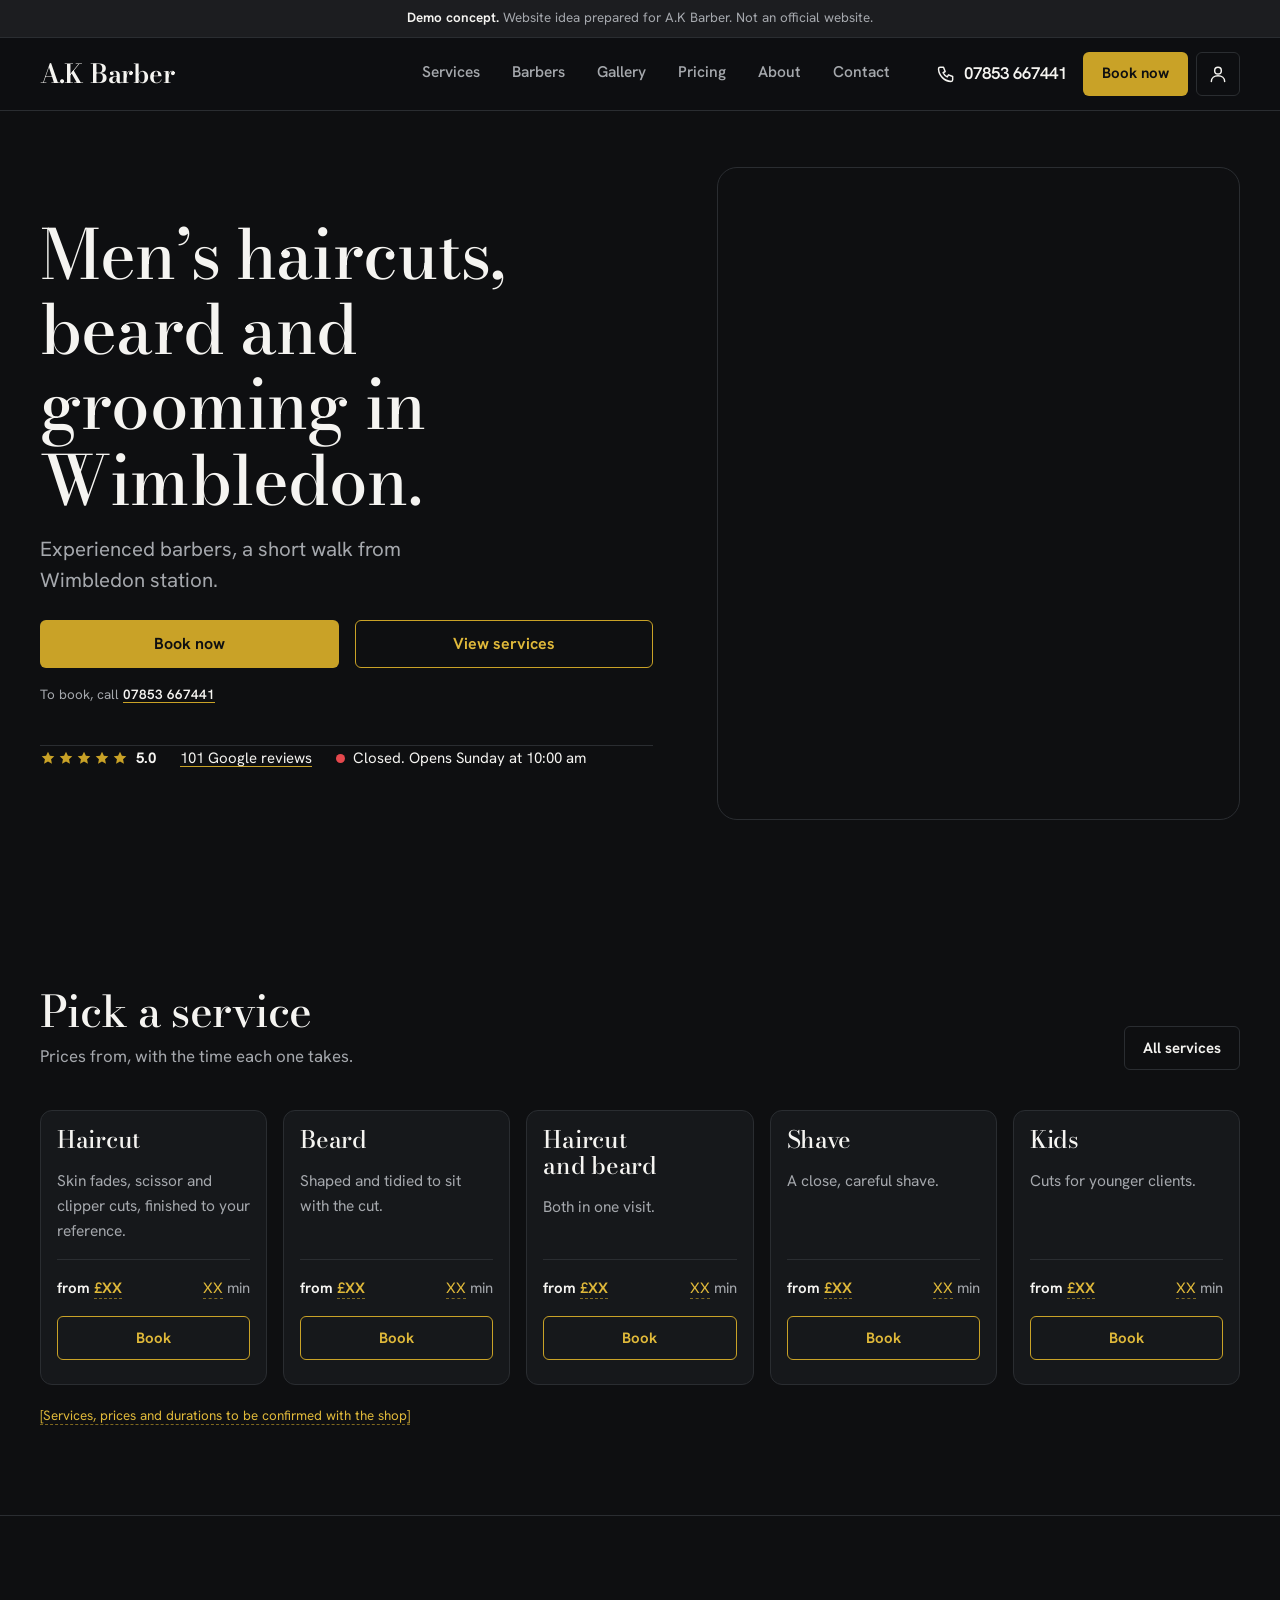
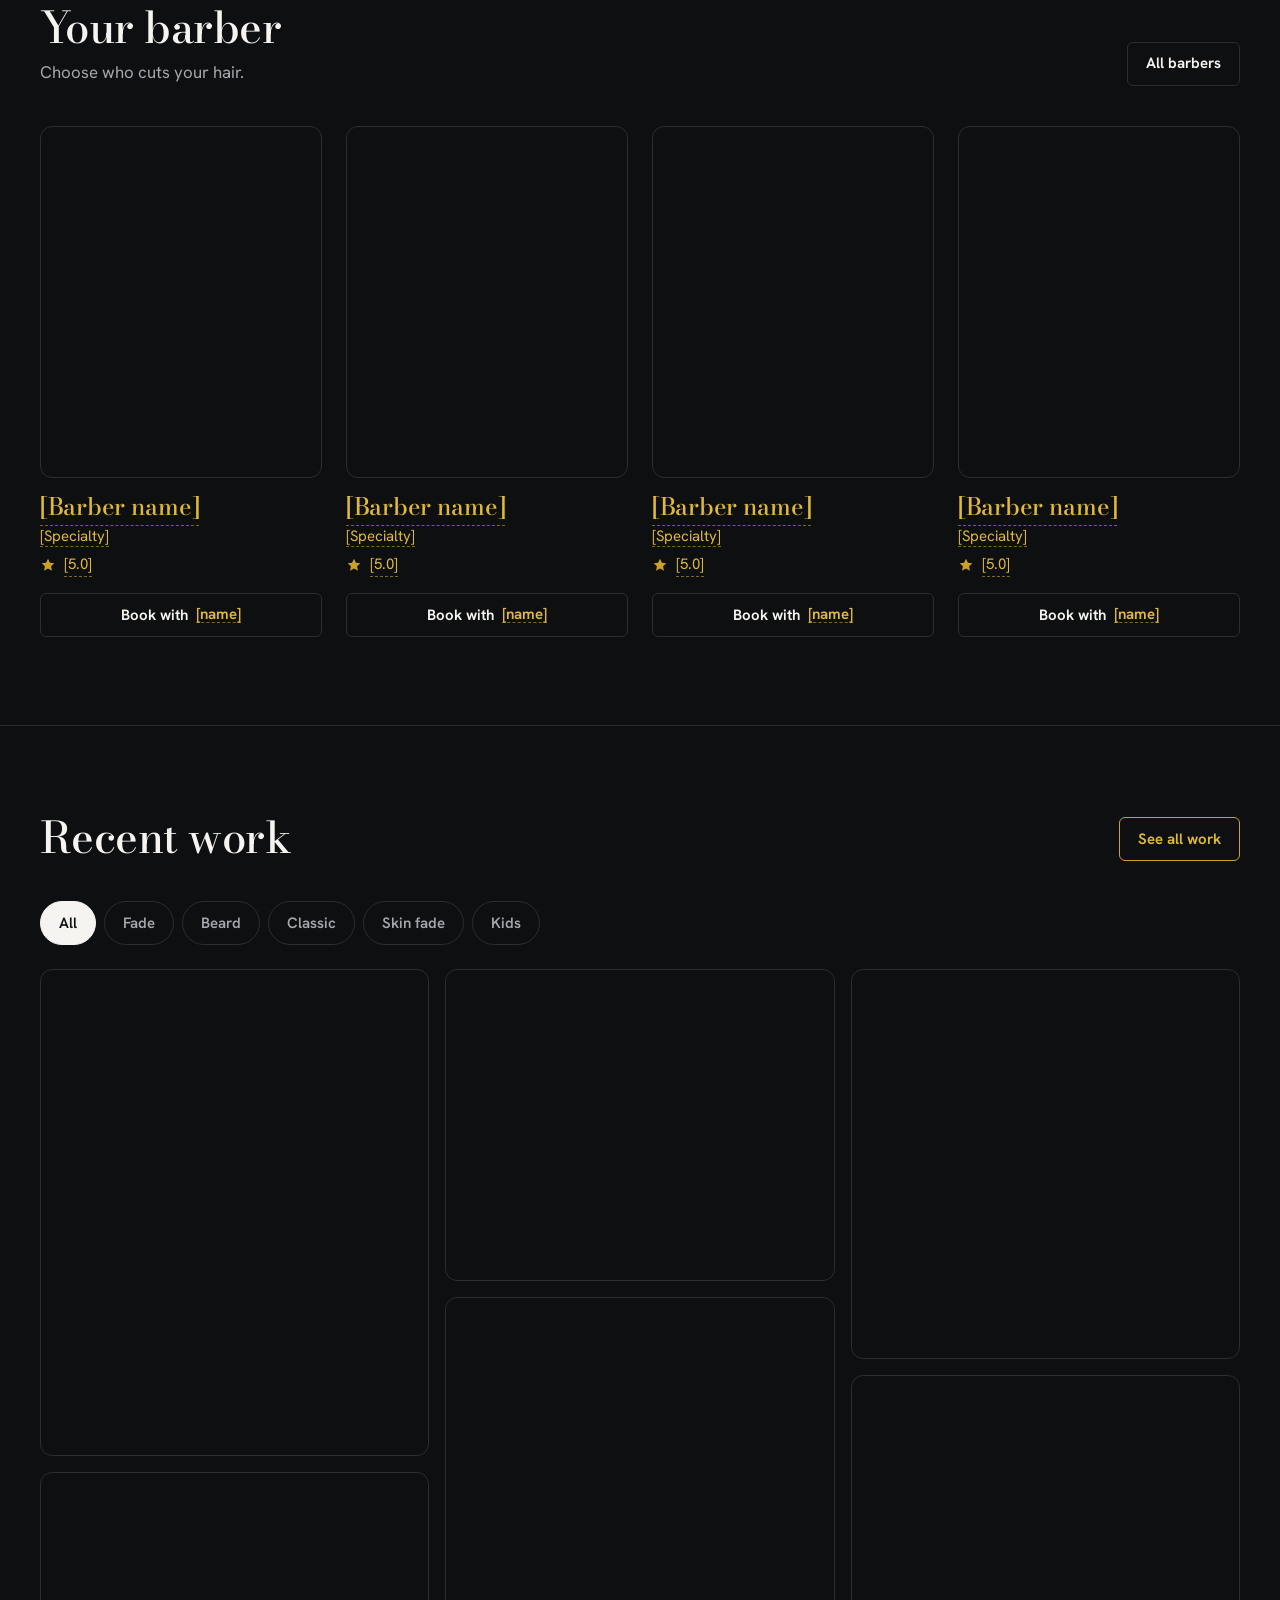
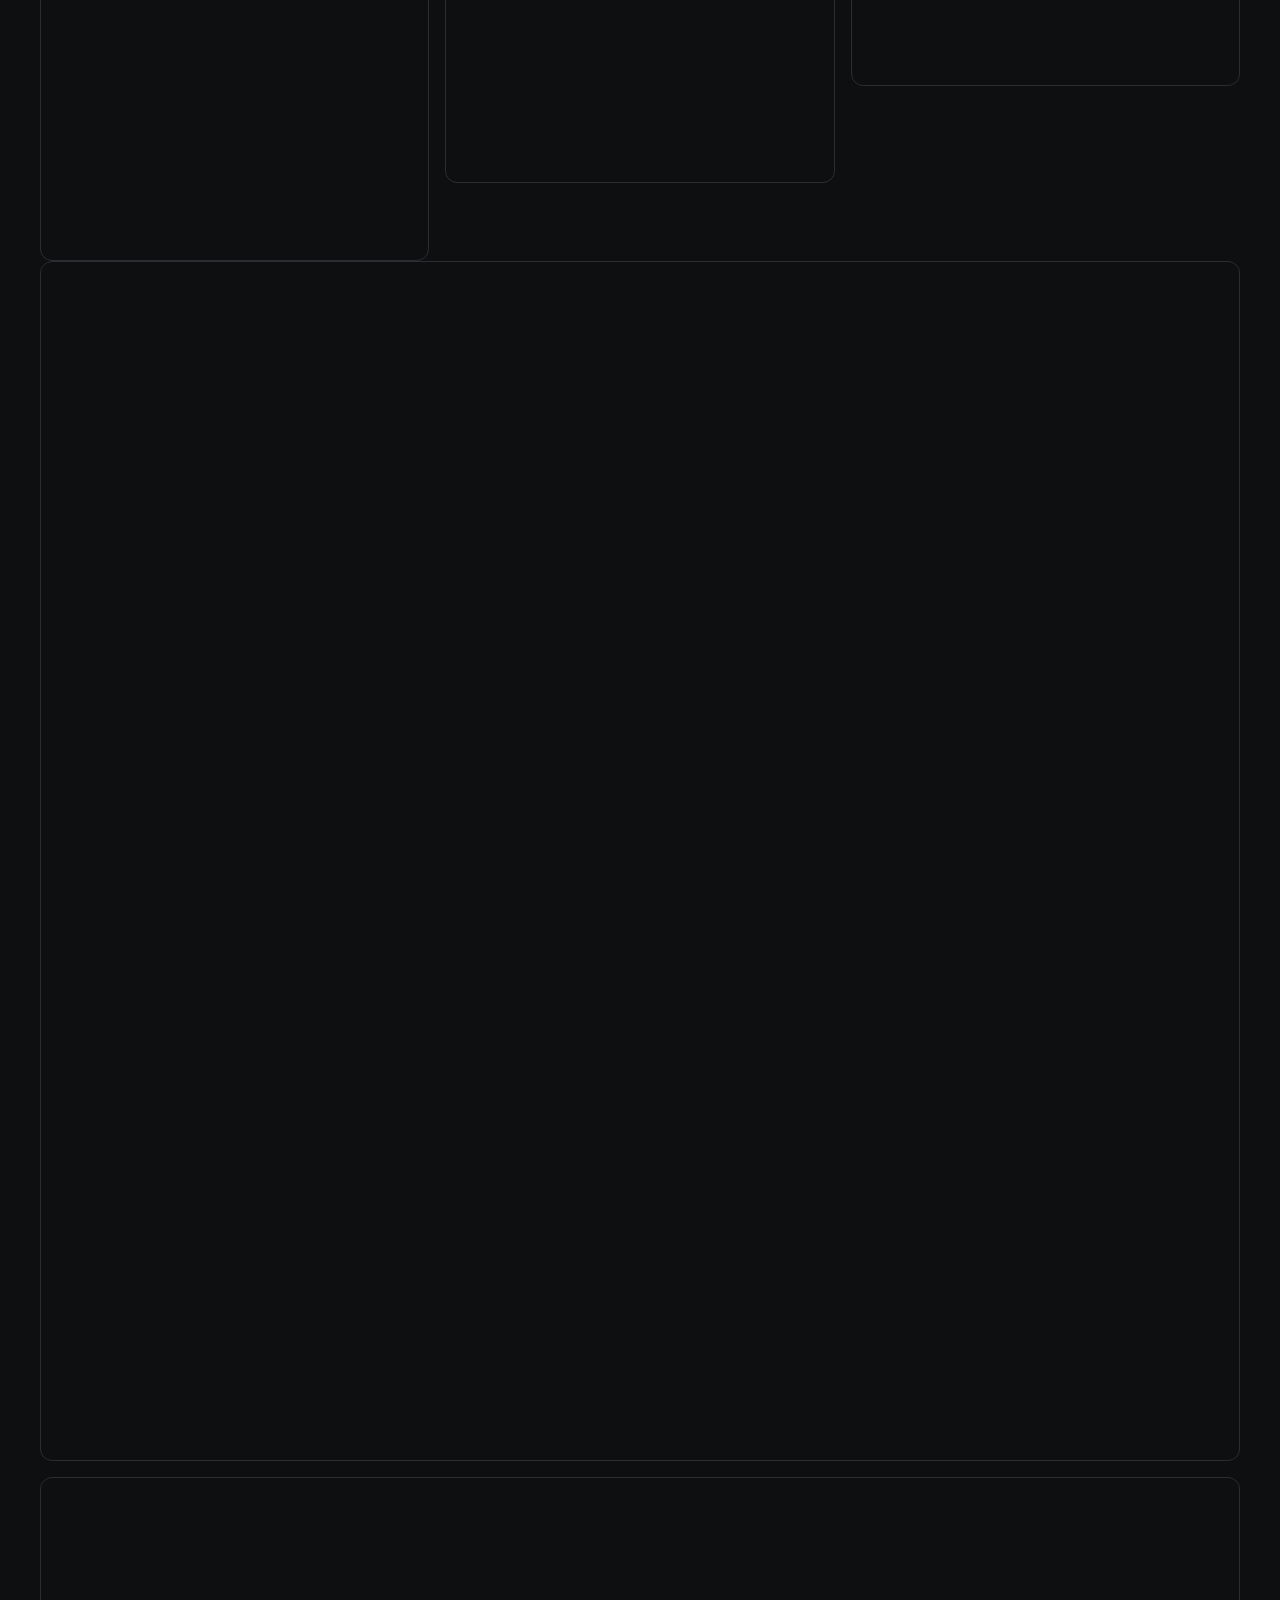
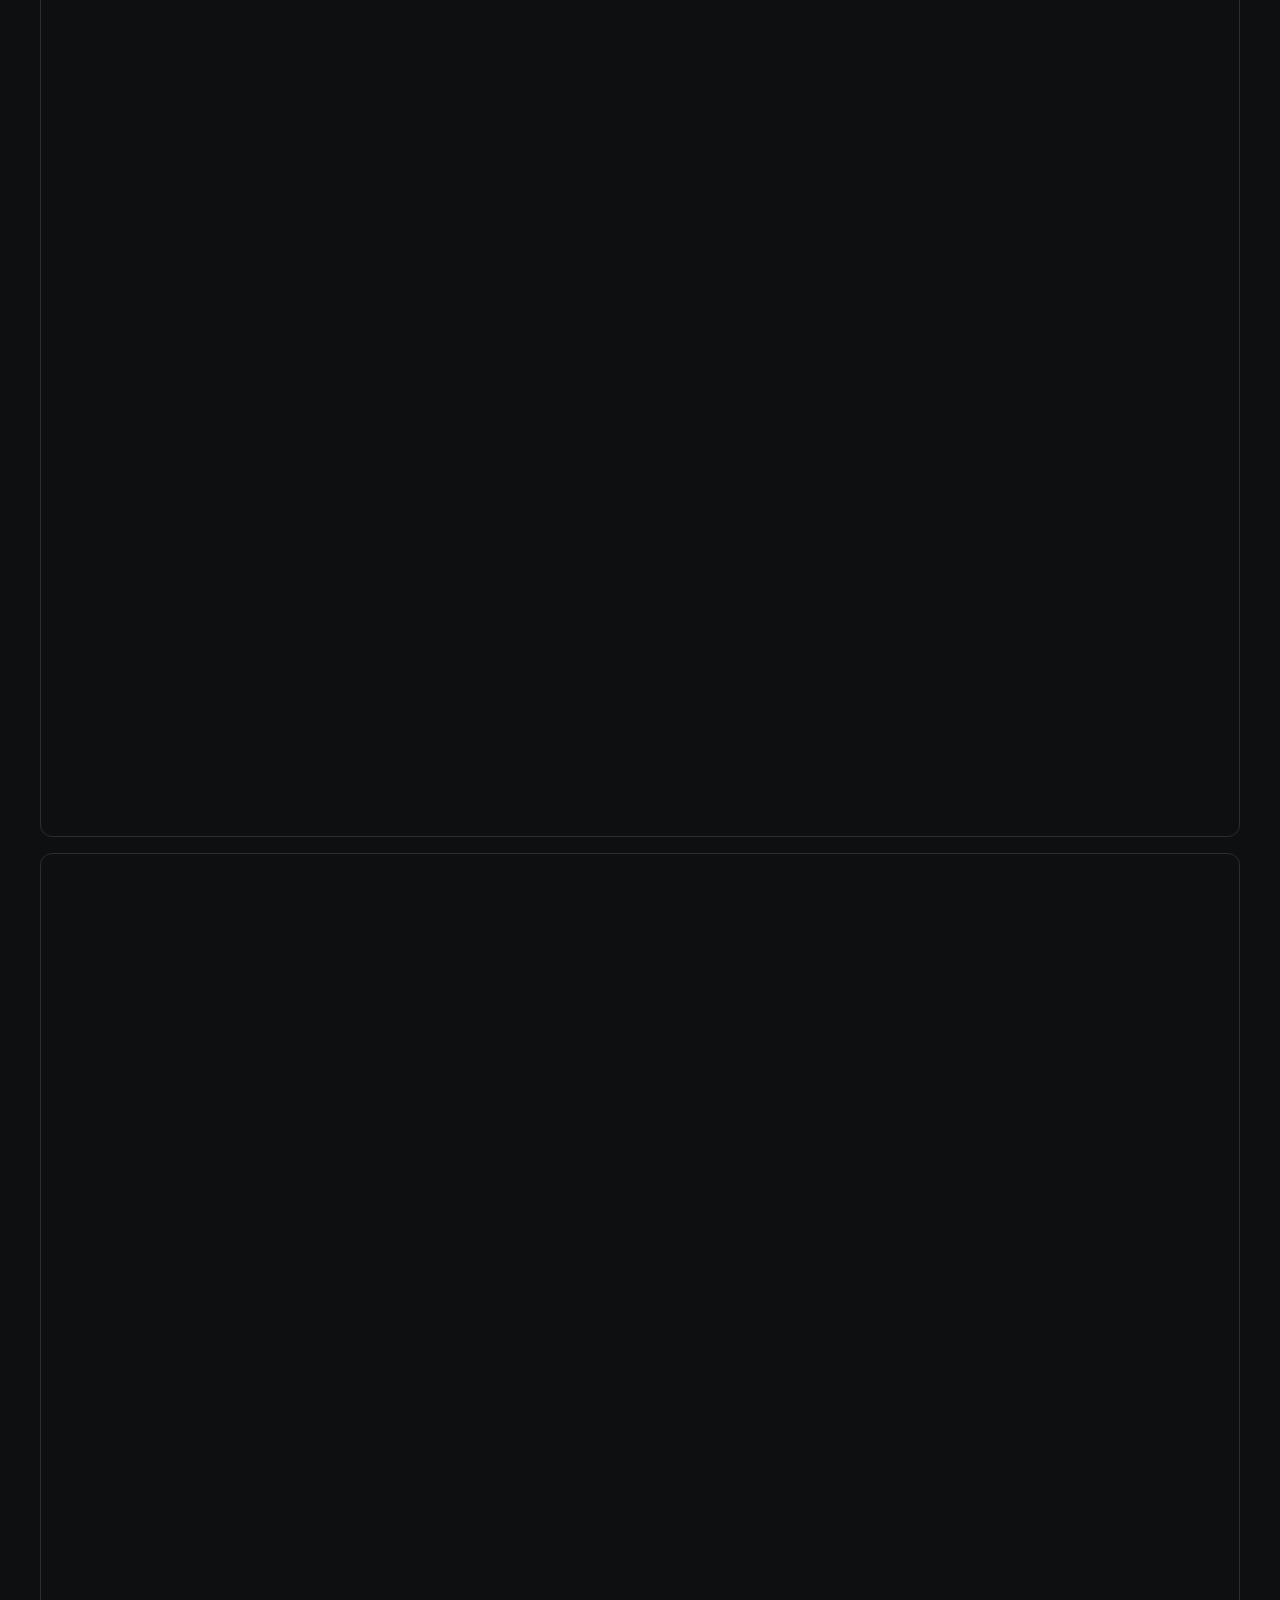
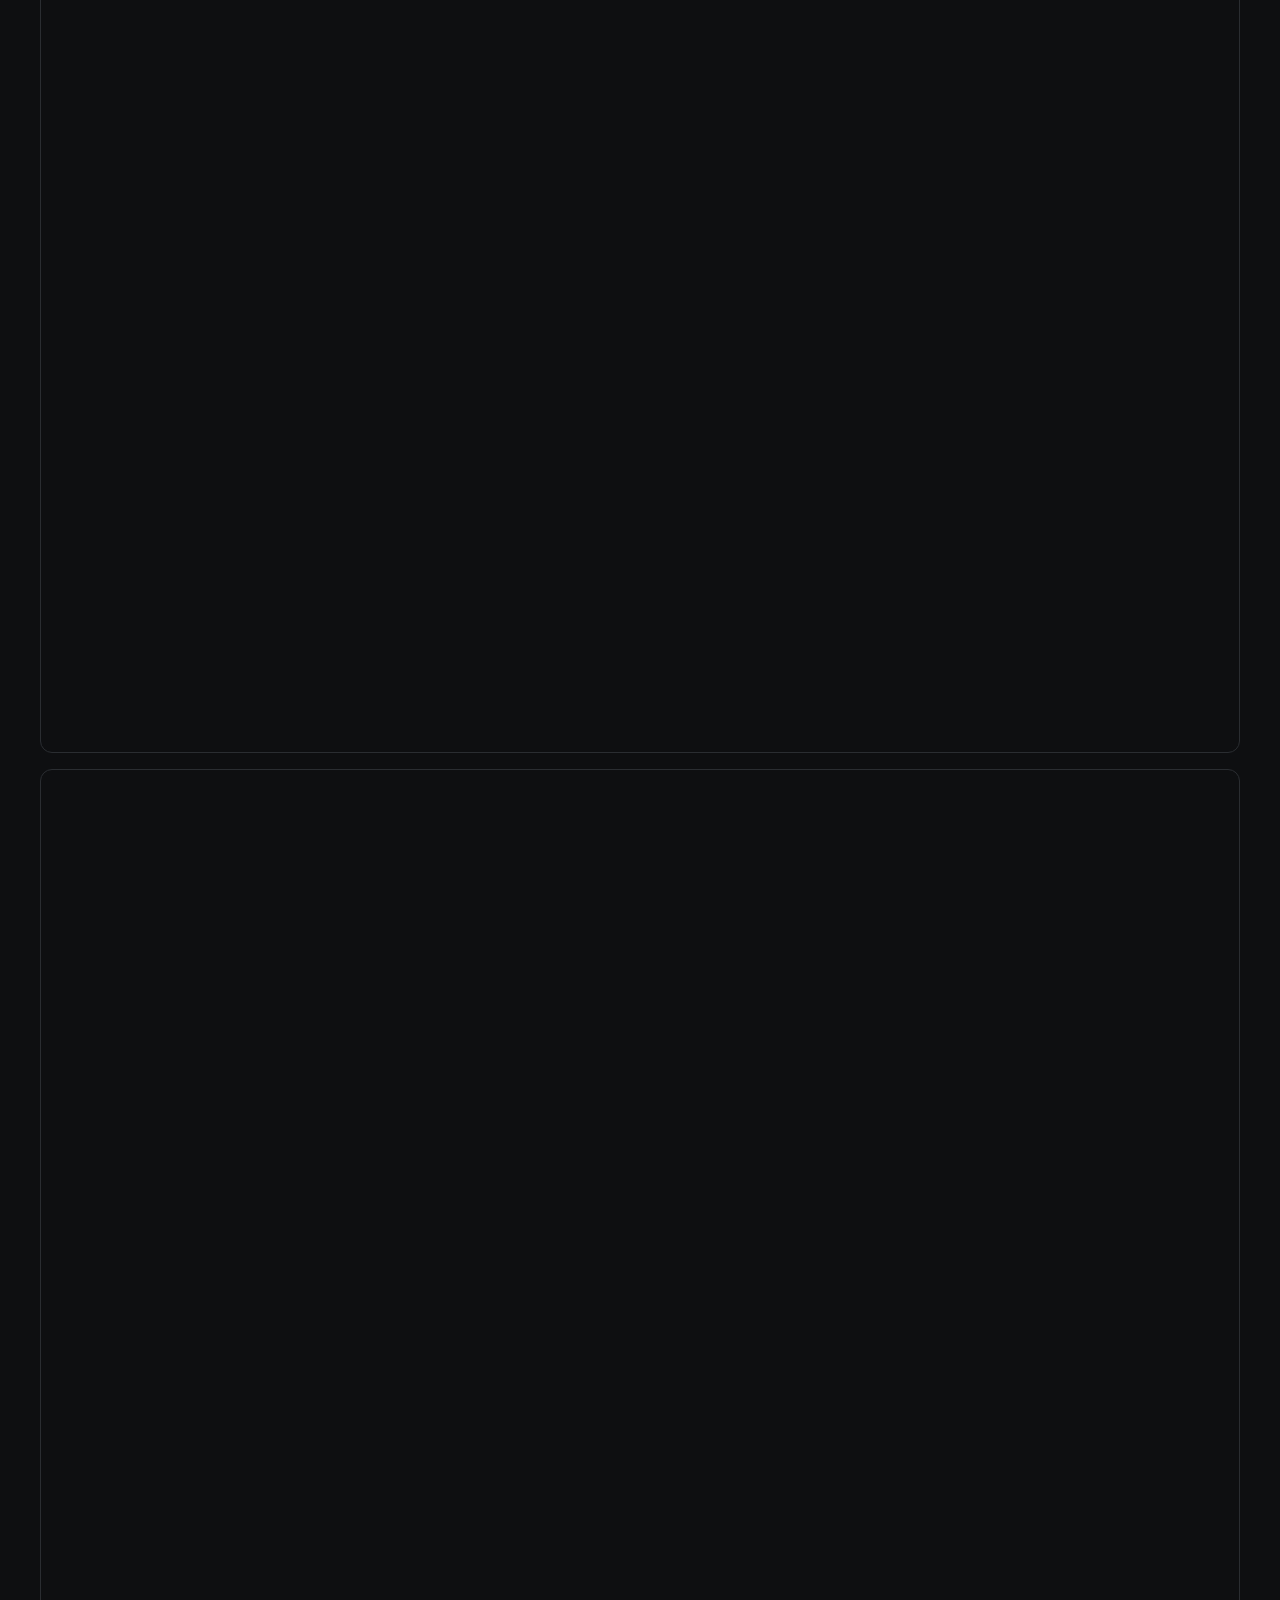
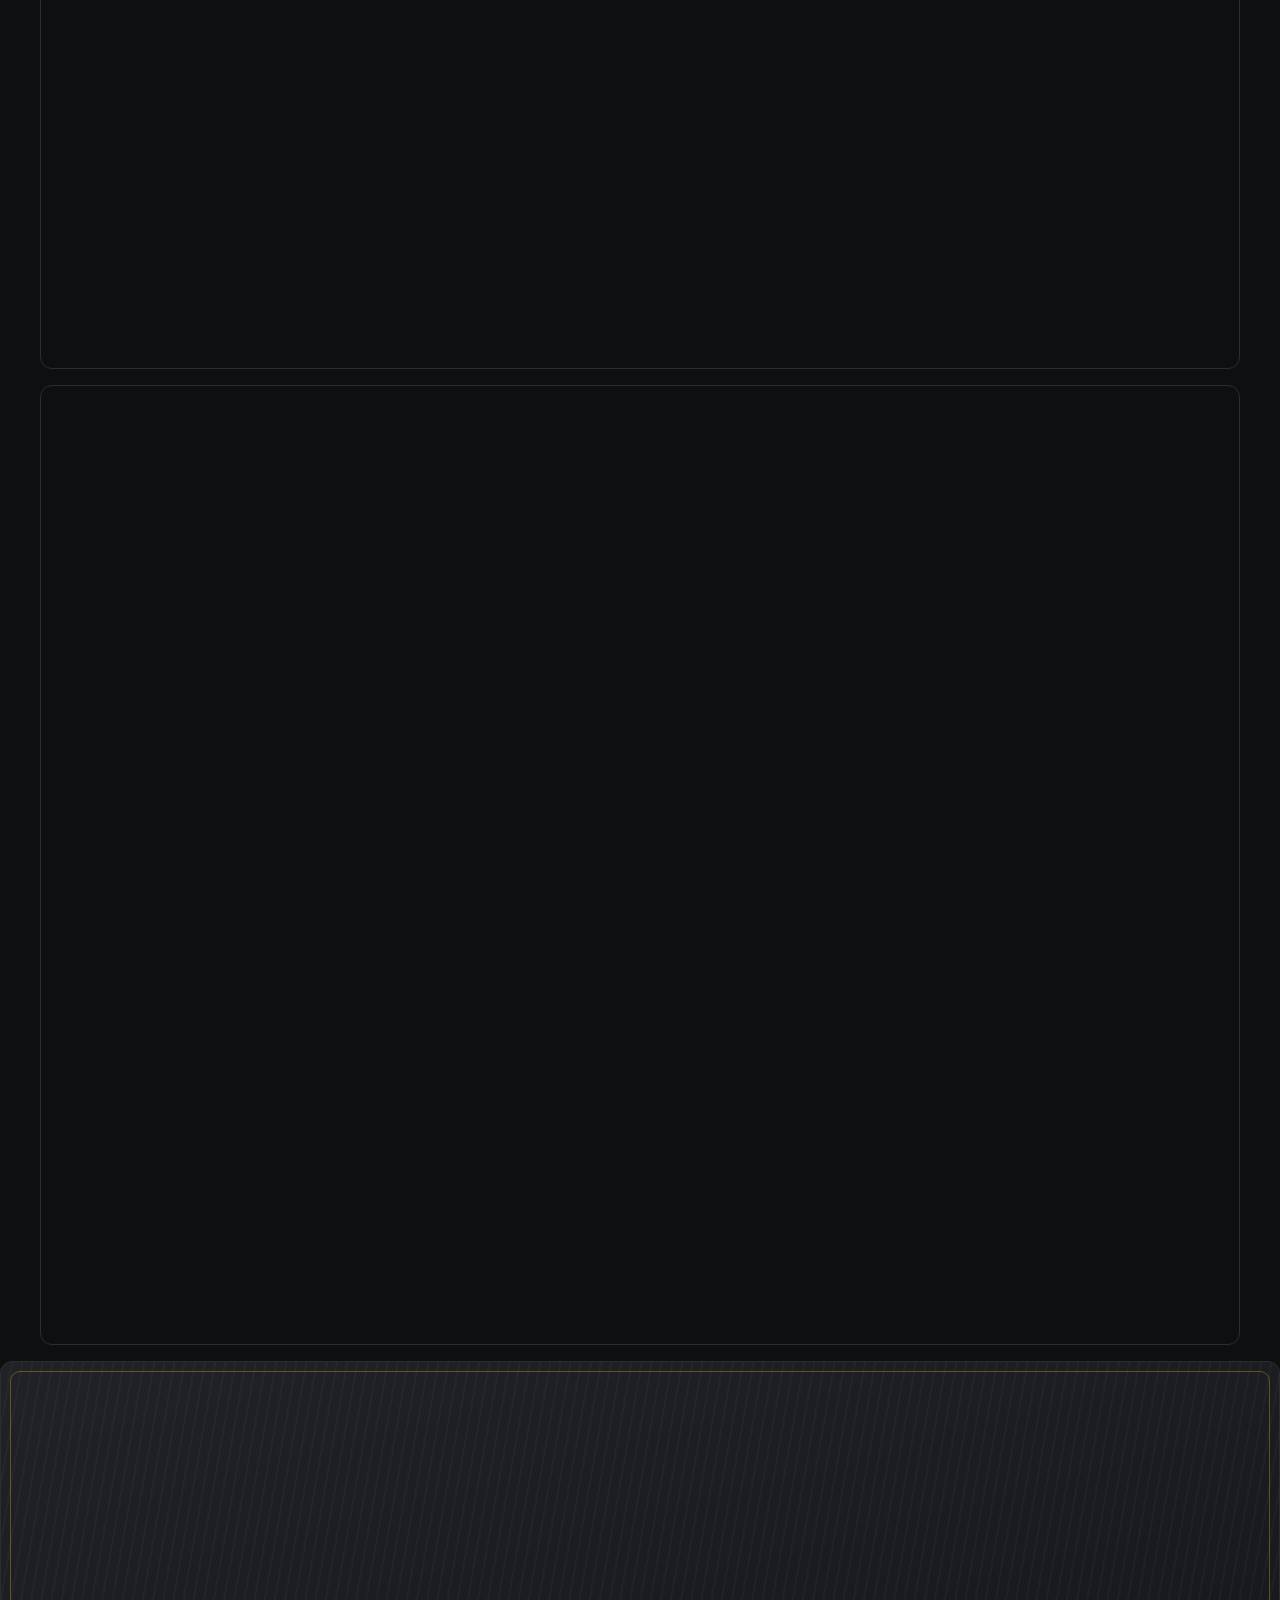
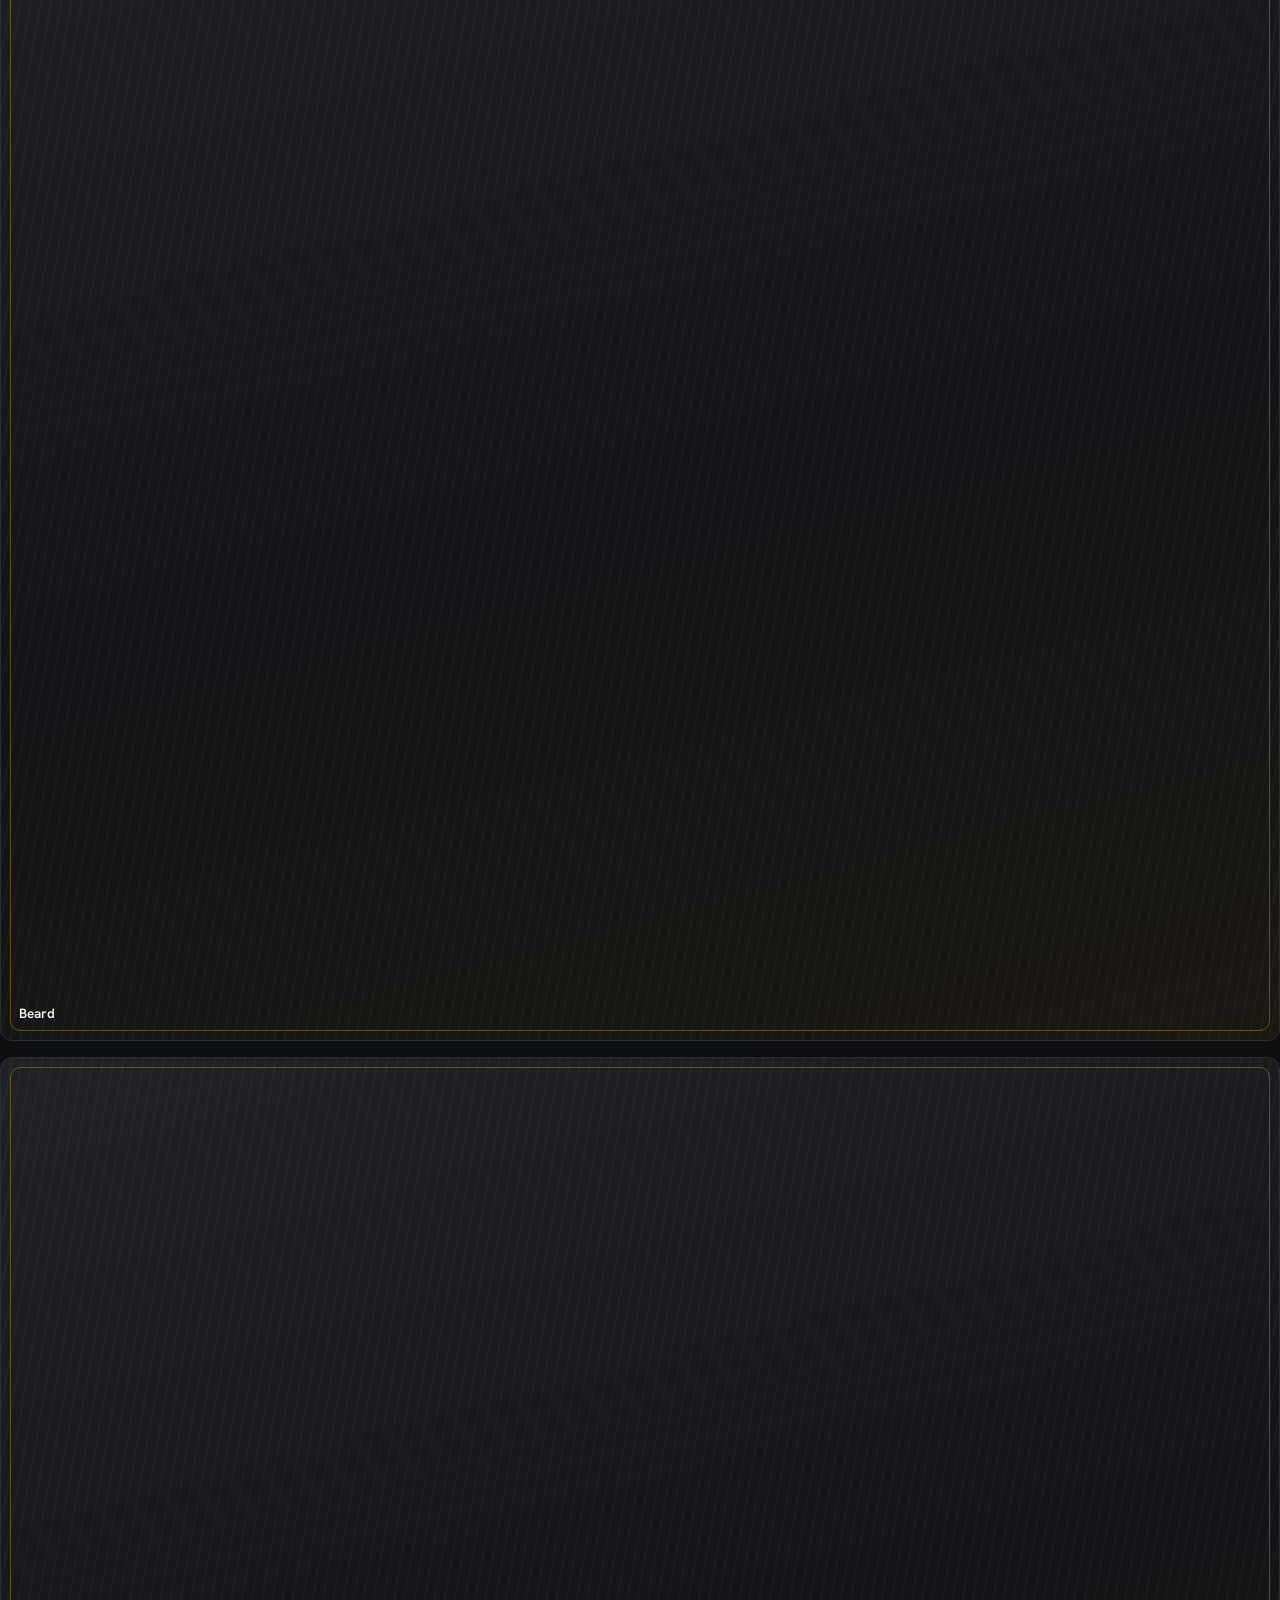
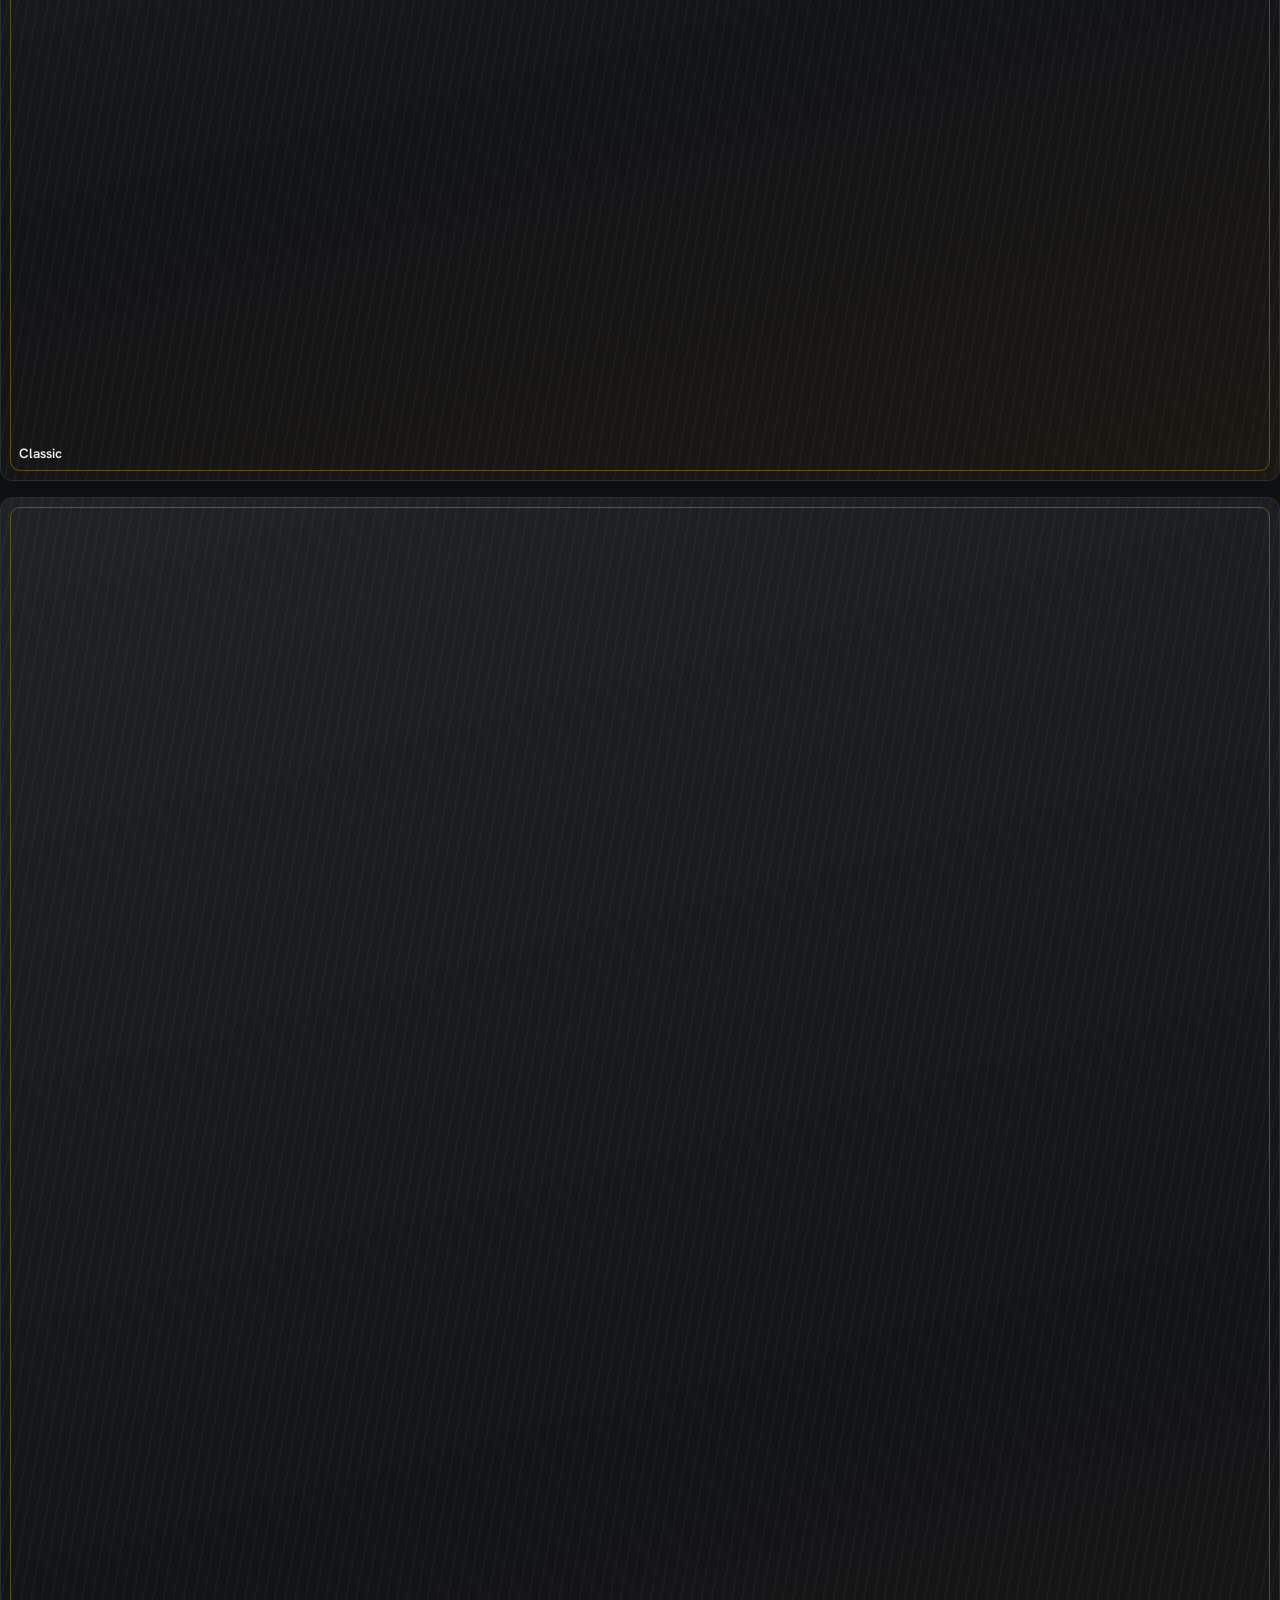
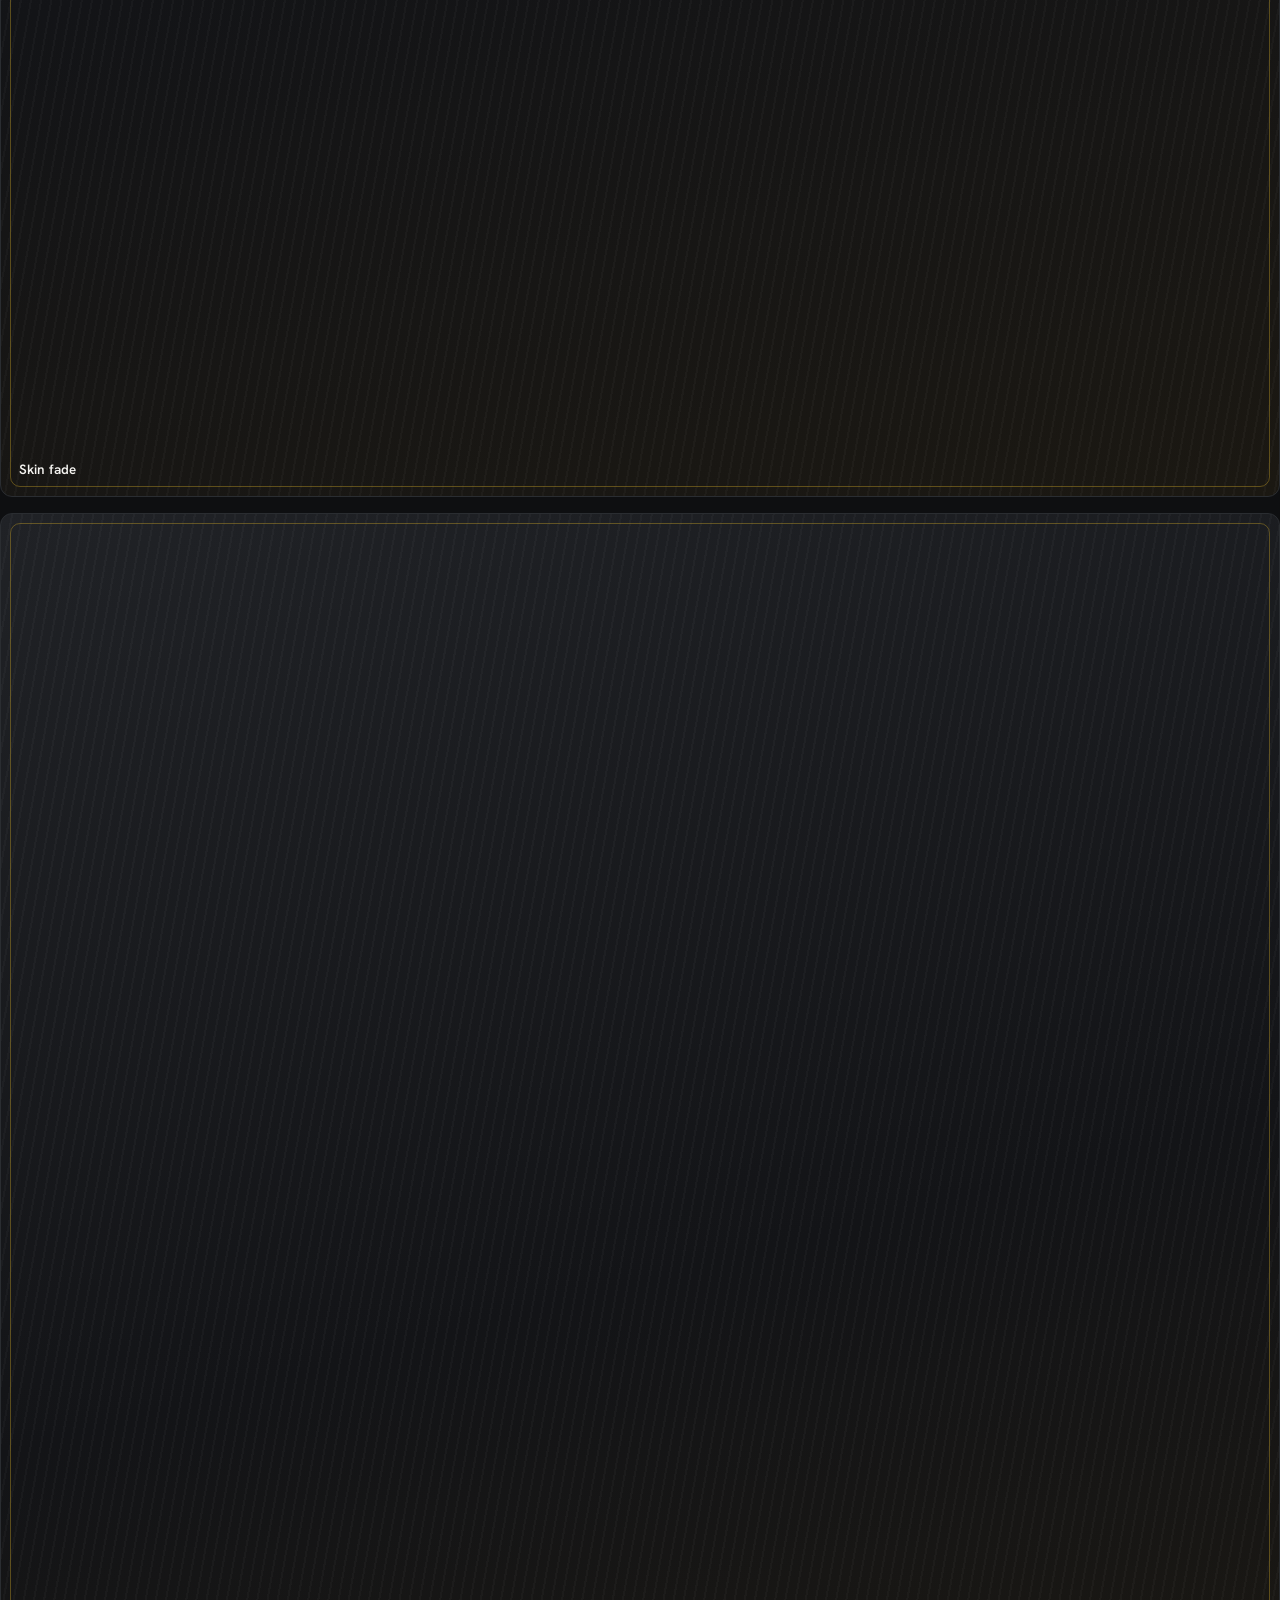
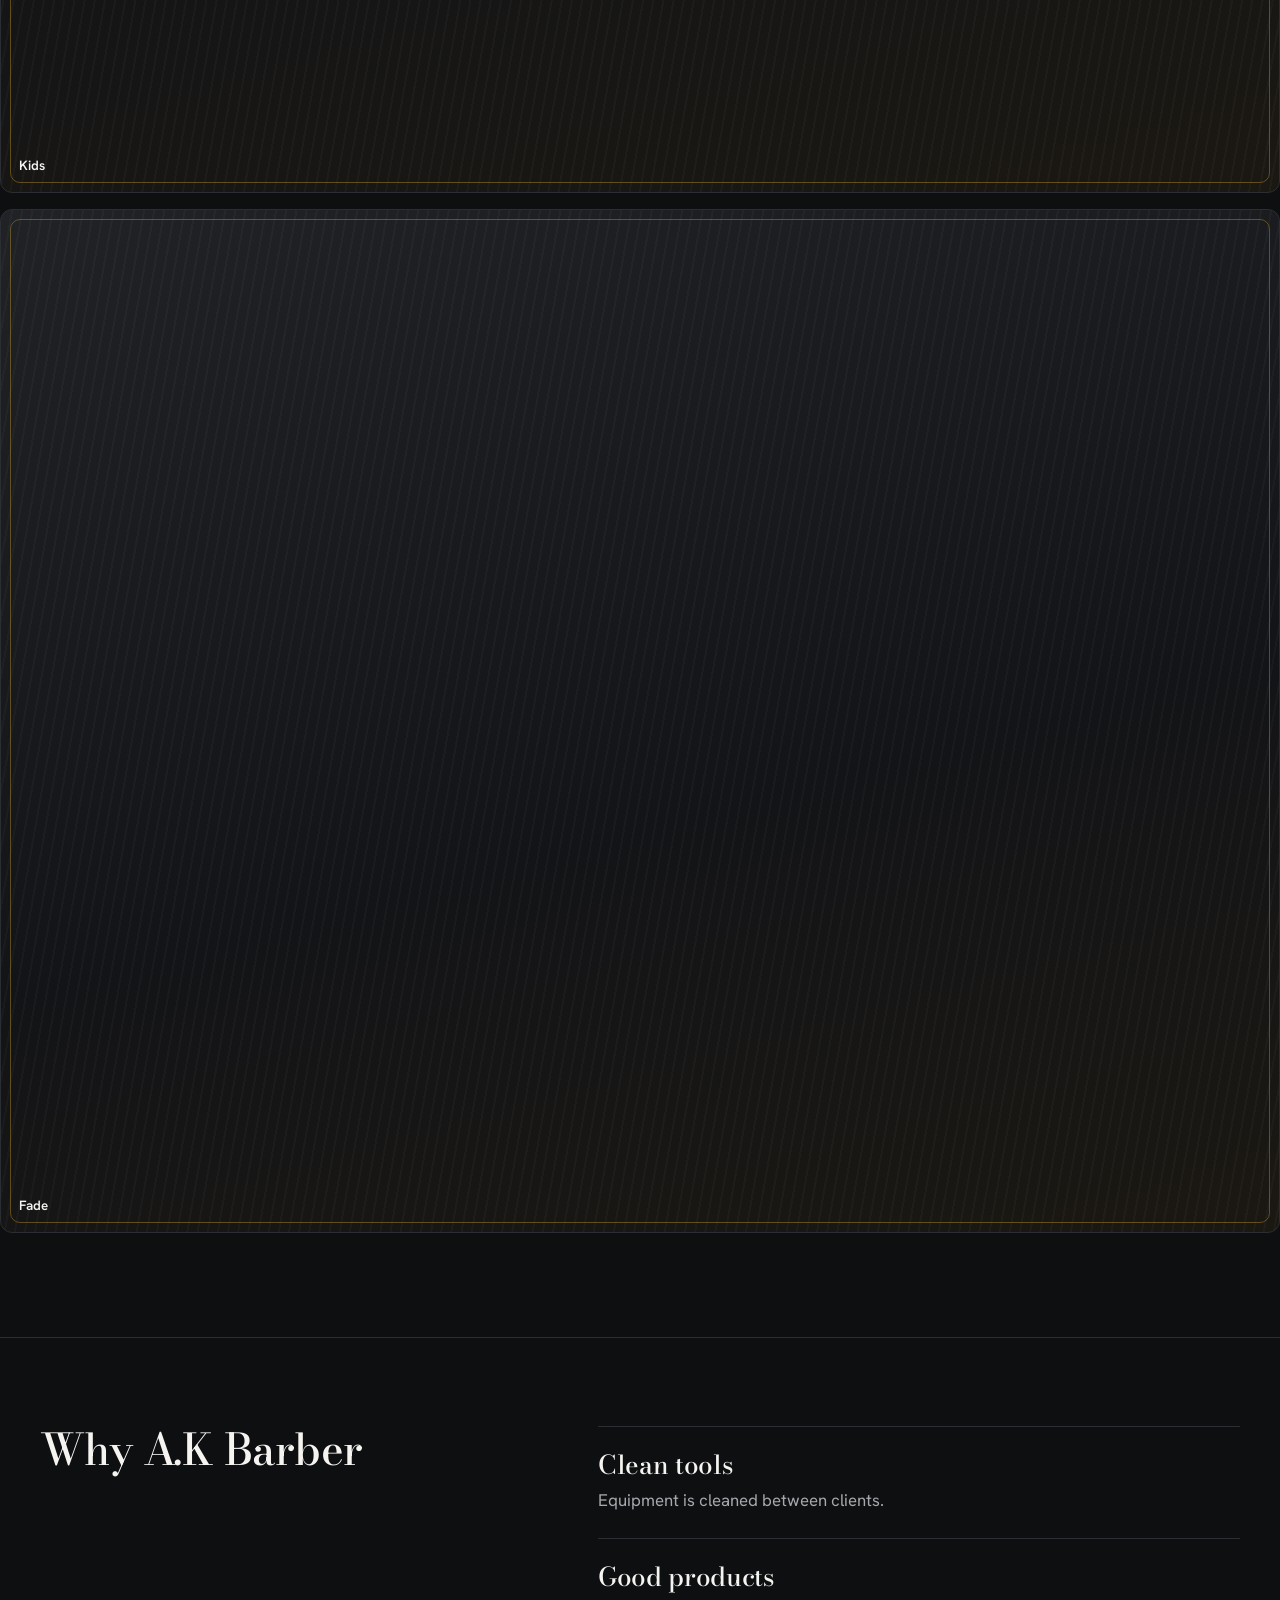
==== commit a4ab9a6e: "Оновлення сайту ak-barber-site" ====
--- a/index.html
+++ b/index.html
@@ -80,7 +80,7 @@
         <li><span class="status" data-open-status data-state="closed">Check opening hours</span></li>
       </ul>
     </div>
-    <div class="photo-slot hero-media" role="img" aria-label="Placeholder for a photo or short video of the shop interior"><span>Photo or short video: shop interior or a barber at work</span></div>
+    <div class="photo-slot hero-media has-img" role="img" aria-label="Barbershop interior" style="background-image:url('https://images.unsplash.com/photo-1635273051937-a0ddef9573b6?w=1200&q=80&fit=crop')"><span></span></div>
   </div>
 </section>
 
@@ -134,7 +134,7 @@
     </div>
     <div class="barber-grid">
 <article class="barber-card">
-  <div class="photo-slot" role="img" aria-label="Portrait placeholder"><span>Portrait</span></div>
+  <div class="photo-slot has-img" role="img" aria-label="Barber portrait" style="background-image:url('https://images.unsplash.com/photo-1517832606299-7ae9b720a186?w=600&q=80&fit=crop&crop=faces')"><span></span></div>
   <div class="barber-info">
     <h3><span class="todo">[Barber name]</span></h3>
     <p class="muted" style="font-size:.9375rem"><span class="todo">[Specialty]</span></p>
@@ -143,7 +143,7 @@
   <a class="btn btn-ghost btn-sm" href="tel:+447853667441">Book with <span class="todo">[name]</span></a>
 </article>
 <article class="barber-card">
-  <div class="photo-slot" role="img" aria-label="Portrait placeholder"><span>Portrait</span></div>
+  <div class="photo-slot has-img" role="img" aria-label="Barber portrait" style="background-image:url('https://images.unsplash.com/photo-1582771498000-8ad44e6c84db?w=600&q=80&fit=crop&crop=faces')"><span></span></div>
   <div class="barber-info">
     <h3><span class="todo">[Barber name]</span></h3>
     <p class="muted" style="font-size:.9375rem"><span class="todo">[Specialty]</span></p>
@@ -152,7 +152,7 @@
   <a class="btn btn-ghost btn-sm" href="tel:+447853667441">Book with <span class="todo">[name]</span></a>
 </article>
 <article class="barber-card">
-  <div class="photo-slot" role="img" aria-label="Portrait placeholder"><span>Portrait</span></div>
+  <div class="photo-slot has-img" role="img" aria-label="Barber portrait" style="background-image:url('https://images.unsplash.com/photo-1605497788116-1f20ad55ea7f?w=600&q=80&fit=crop&crop=faces')"><span></span></div>
   <div class="barber-info">
     <h3><span class="todo">[Barber name]</span></h3>
     <p class="muted" style="font-size:.9375rem"><span class="todo">[Specialty]</span></p>
@@ -161,7 +161,7 @@
   <a class="btn btn-ghost btn-sm" href="tel:+447853667441">Book with <span class="todo">[name]</span></a>
 </article>
 <article class="barber-card">
-  <div class="photo-slot" role="img" aria-label="Portrait placeholder"><span>Portrait</span></div>
+  <div class="photo-slot has-img" role="img" aria-label="Barber portrait" style="background-image:url('https://images.unsplash.com/photo-1553521041-d168abd31de3?w=600&q=80&fit=crop&crop=faces')"><span></span></div>
   <div class="barber-info">
     <h3><span class="todo">[Barber name]</span></h3>
     <p class="muted" style="font-size:.9375rem"><span class="todo">[Specialty]</span></p>
@@ -181,7 +181,19 @@
     </div>
     <div class="chips" role="group" aria-label="Filter works"><button class="chip" type="button" data-filter="all" aria-pressed="true">All</button><button class="chip" type="button" data-filter="fade" aria-pressed="false">Fade</button><button class="chip" type="button" data-filter="beard" aria-pressed="false">Beard</button><button class="chip" type="button" data-filter="classic" aria-pressed="false">Classic</button><button class="chip" type="button" data-filter="skin-fade" aria-pressed="false">Skin fade</button><button class="chip" type="button" data-filter="kids" aria-pressed="false">Kids</button></div>
     <div class="gallery-grid">
-<figure class="tile t-tall" data-tags="fade"><div class="photo-slot" role="img" aria-label="Photo placeholder: Fade"><span>Fade</span></div></figure>
+<figure class="tile t-tall" data-tags="fade"><div class="photo-slot has-img" role="img" aria-label="Fade haircut" style="background-image:url('https://images.unsplash.com/photo-1568339434343-2a640a1a9946?w=800&q=80&fit=crop')"><span></span></div></figure>
+<figure class="tile t-sq" data-tags="beard"><div class="photo-slot has-img" role="img" aria-label="Beard trim" style="background-image:url('https://images.unsplash.com/photo-1605497788044-5a32c7078486?w=800&q=80&fit=crop')"><span></span></div></figure>
+<figure class="tile t-wide" data-tags="classic"><div class="photo-slot has-img" role="img" aria-label="Classic cut" style="background-image:url('https://images.unsplash.com/photo-1598524374912-6b0b0bab43dd?w=1200&q=80&fit=crop')"><span></span></div></figure>
+<figure class="tile t-tall" data-tags="skin-fade fade"><div class="photo-slot has-img" role="img" aria-label="Skin fade" style="background-image:url('https://images.unsplash.com/photo-1567894340315-735d7c361db0?w=800&q=80&fit=crop')"><span></span></div></figure>
+<figure class="tile t-sq" data-tags="kids"><div class="photo-slot has-img" role="img" aria-label="Kids haircut" style="background-image:url('https://images.unsplash.com/photo-1599351431202-1e0f0137899a?w=800&q=80&fit=crop')"><span></span></div></figure>
+<figure class="tile t-wide" data-tags="fade"><div class="photo-slot has-img" role="img" aria-label="Fade haircut" style="background-image:url('https://images.unsplash.com/photo-1593702275687-f8b402bf1fb5?w=1200&q=80&fit=crop')"><span></span></div></figure>
+</div></figure>
+<figure class="tile t-sq" data-tags="beard"><div class="photo-slot has-img" role="img" aria-label="Beard trim" style="background-image:url('https://images.unsplash.com/photo-1560869713-da86a9ec0744?w=800&q=80&fit=crop')"><span></span></div></figure>
+<figure class="tile t-wide" data-tags="classic"><div class="photo-slot has-img" role="img" aria-label="Classic cut" style="background-image:url('https://images.unsplash.com/photo-1622286342621-4bd786c2447c?w=1200&q=80&fit=crop')"><span></span></div></figure>
+<figure class="tile t-tall" data-tags="skin-fade"><div class="photo-slot has-img" role="img" aria-label="Skin fade" style="background-image:url('https://images.unsplash.com/photo-1567894340315-735d7c361db0?w=800&q=80&fit=crop')"><span></span></div></figure>
+<figure class="tile t-sq" data-tags="kids"><div class="photo-slot has-img" role="img" aria-label="Kids haircut" style="background-image:url('https://images.unsplash.com/photo-1535585209827-a15fcdbc4c2d?w=800&q=80&fit=crop')"><span></span></div></figure>
+<figure class="tile t-wide" data-tags="fade"><div class="photo-slot has-img" role="img" aria-label="Fade haircut" style="background-image:url('https://images.unsplash.com/photo-1621605815971-fbc98d665033?w=1200&q=80&fit=crop')"><span></span></div></figure>
+</div></figure>
 <figure class="tile t-sq" data-tags="beard"><div class="photo-slot" role="img" aria-label="Photo placeholder: Beard"><span>Beard</span></div></figure>
 <figure class="tile t-wide" data-tags="classic"><div class="photo-slot" role="img" aria-label="Photo placeholder: Classic"><span>Classic</span></div></figure>
 <figure class="tile t-tall" data-tags="skin-fade fade"><div class="photo-slot" role="img" aria-label="Photo placeholder: Skin fade"><span>Skin fade</span></div></figure>
@@ -252,7 +264,7 @@
 <section class="section" id="social">
   <div class="container">
     <div class="section-head"><div><h2>Follow the work</h2><p>The latest cuts, as they happen.</p></div></div>
-    <div class="strip" aria-hidden="true"><div class="photo-slot"></div><div class="photo-slot"></div><div class="photo-slot"></div><div class="photo-slot"></div><div class="photo-slot"></div><div class="photo-slot"></div></div>
+    <div class="strip" aria-hidden="true"><div class="photo-slot has-img" style="background-image:url('https://images.unsplash.com/photo-1635273051937-a0ddef9573b6?w=400&q=75&fit=crop')"></div><div class="photo-slot has-img" style="background-image:url('https://images.unsplash.com/photo-1568339434343-2a640a1a9946?w=400&q=75&fit=crop')"></div><div class="photo-slot has-img" style="background-image:url('https://images.unsplash.com/photo-1605497788044-5a32c7078486?w=400&q=75&fit=crop')"></div><div class="photo-slot has-img" style="background-image:url('https://images.unsplash.com/photo-1567894340315-735d7c361db0?w=400&q=75&fit=crop')"></div><div class="photo-slot has-img" style="background-image:url('https://images.unsplash.com/photo-1593702275687-f8b402bf1fb5?w=400&q=75&fit=crop')"></div><div class="photo-slot has-img" style="background-image:url('https://images.unsplash.com/photo-1578390432942-d323db577792?w=400&q=75&fit=crop')"></div></div><div class="photo-slot has-img" style="background-image:url('https://images.unsplash.com/photo-1621605815971-fbc98d665033?w=400&q=75&fit=crop')"></div><div class="photo-slot has-img" style="background-image:url('https://images.unsplash.com/photo-1560869713-da86a9ec0744?w=400&q=75&fit=crop')"></div><div class="photo-slot has-img" style="background-image:url('https://images.unsplash.com/photo-1622286342621-4bd786c2447c?w=400&q=75&fit=crop')"></div><div class="photo-slot has-img" style="background-image:url('https://images.unsplash.com/photo-1567894340315-735d7c361db0?w=400&q=75&fit=crop')"></div><div class="photo-slot has-img" style="background-image:url('https://images.unsplash.com/photo-1585747860715-2ba37e788b70?w=400&q=75&fit=crop')"></div></div>
     <div class="social-links">
       <a class="btn btn-ghost btn-sm" href="#"><svg class="i " aria-hidden="true"><use href="#i-insta"/></svg> Instagram <span class="todo">@handle</span></a>
       <a class="btn btn-ghost btn-sm" href="#">TikTok <span class="todo">@handle</span></a>
--- a/assets/css/base.css
+++ b/assets/css/base.css
@@ -325,3 +325,12 @@
   html { scroll-behavior: auto; }
   *, *::before, *::after { transition: none !important; animation: none !important; }
 }
+
+/* ── Real photos (replaces placeholder) ─────────────────────────────────── */
+.photo-slot.has-img {
+  background-size: cover !important;
+  background-position: center !important;
+  background-repeat: no-repeat !important;
+}
+.photo-slot.has-img::before { display: none; }
+.photo-slot.has-img > span  { display: none; }
